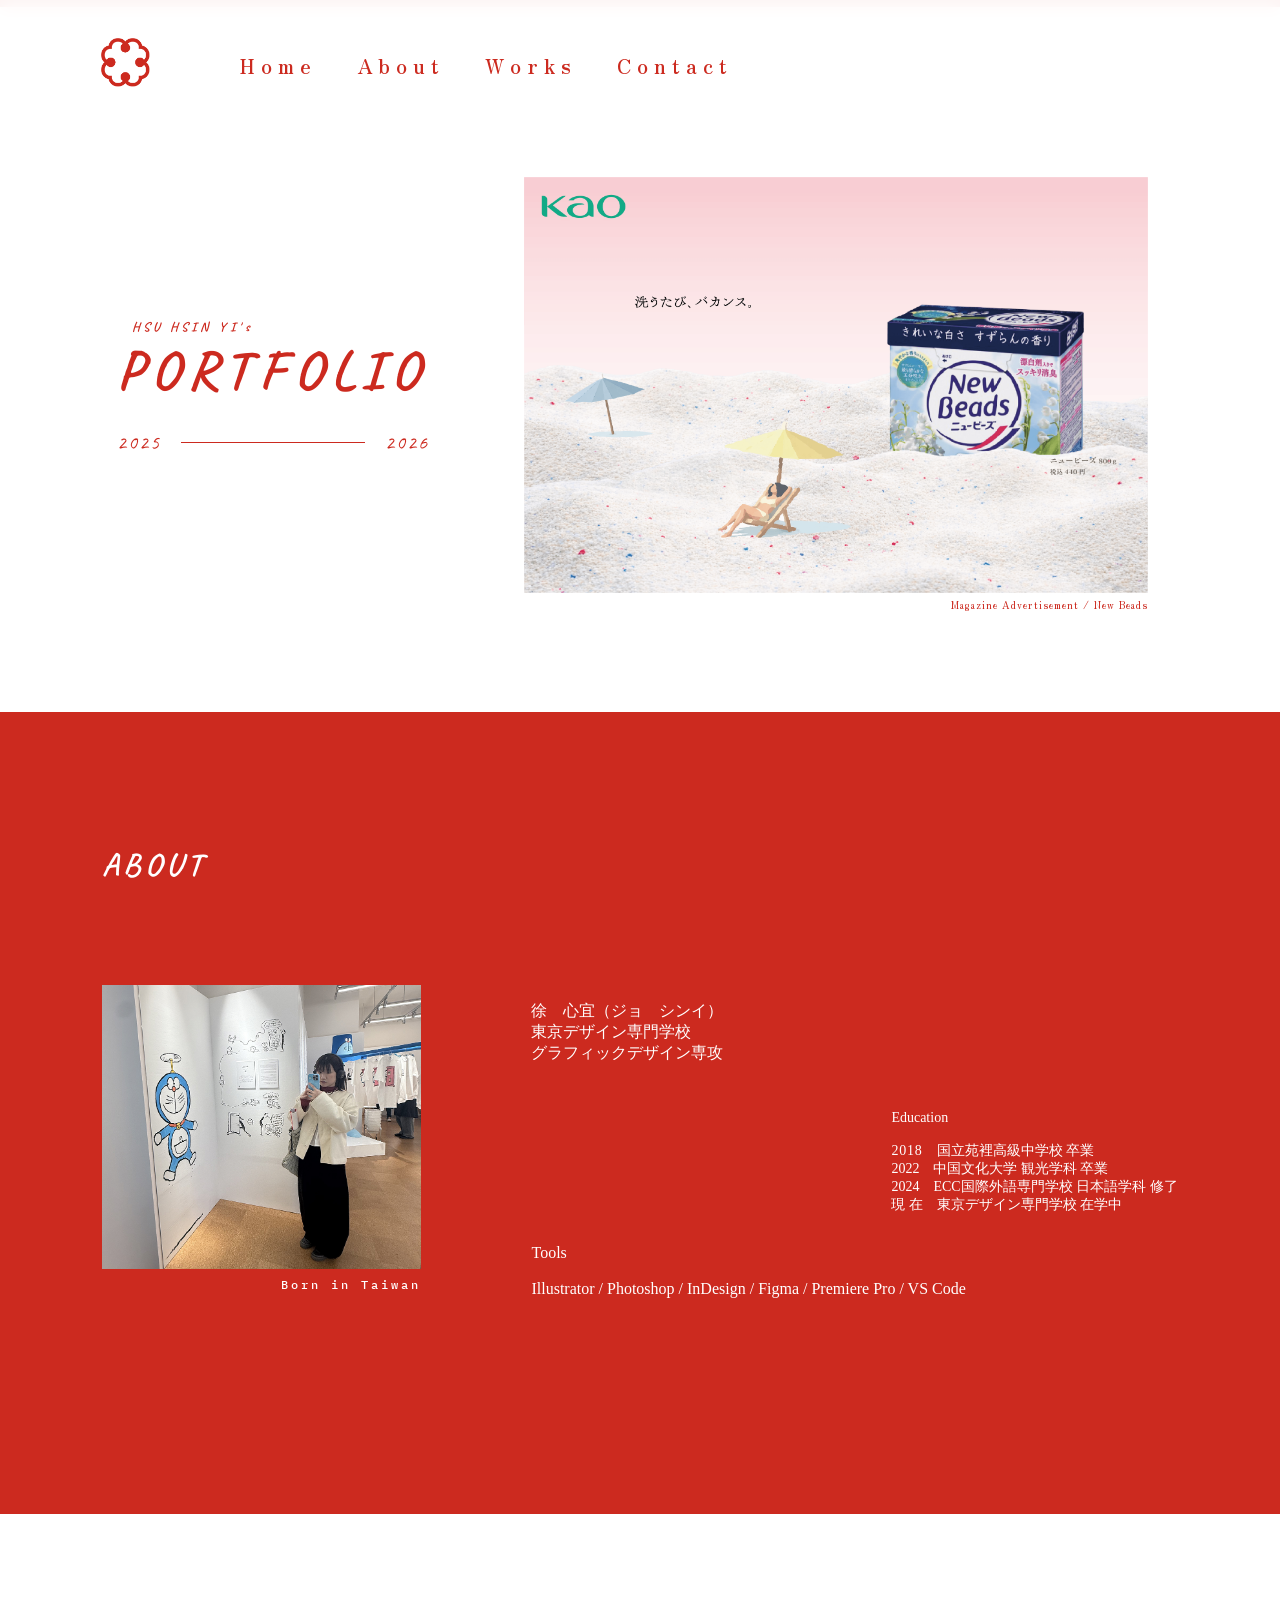
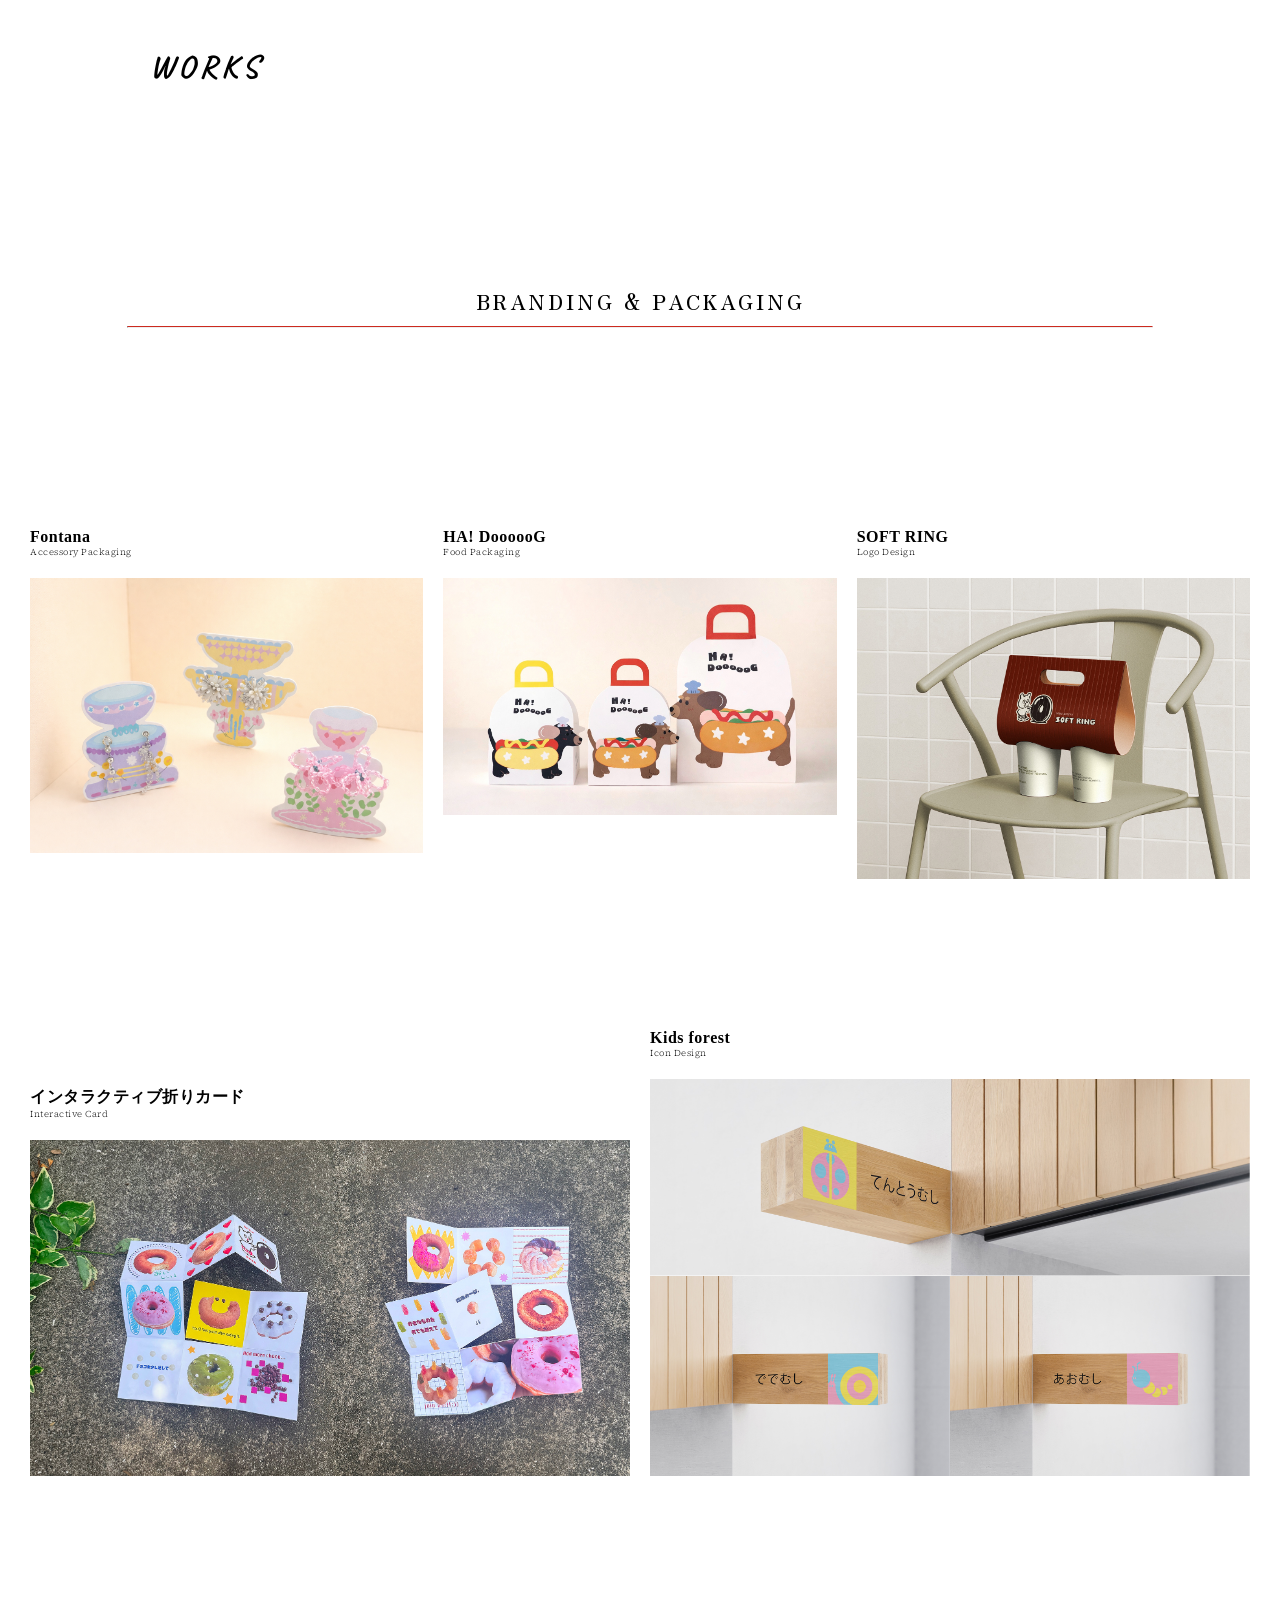
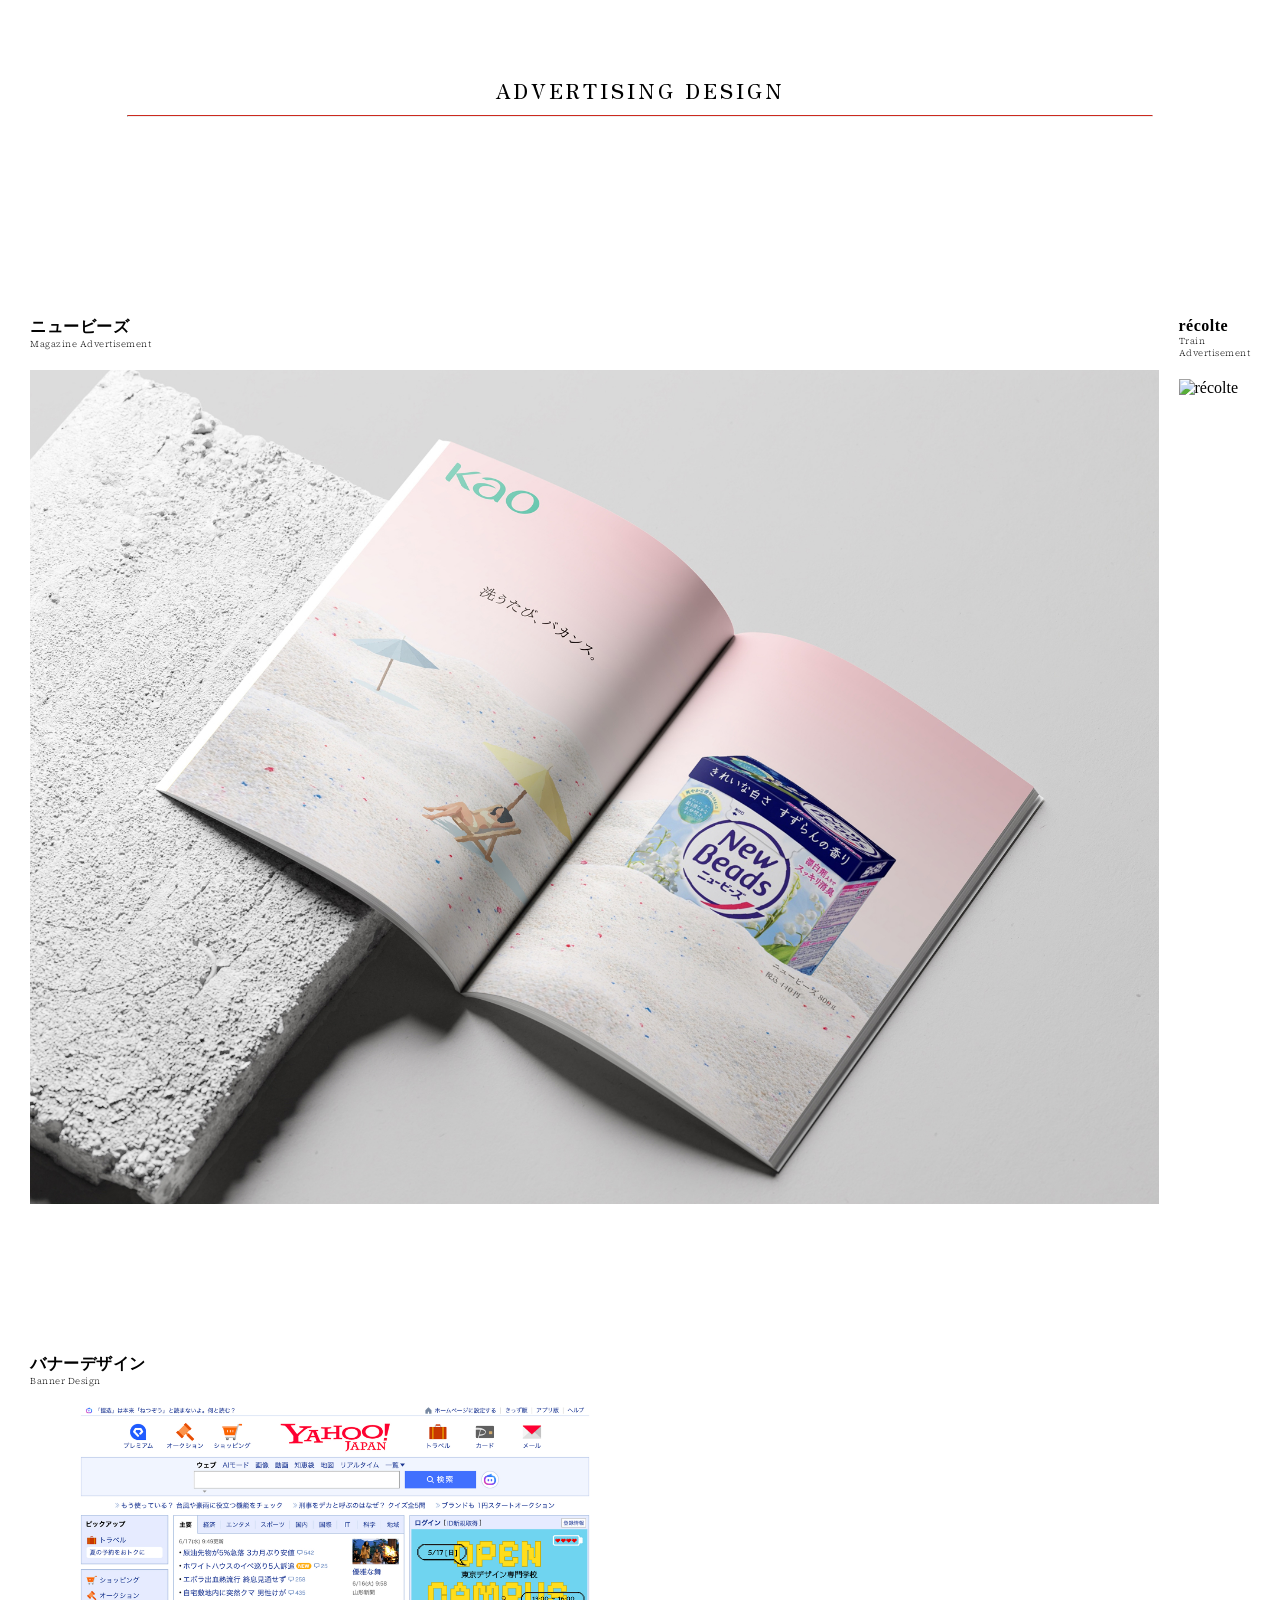
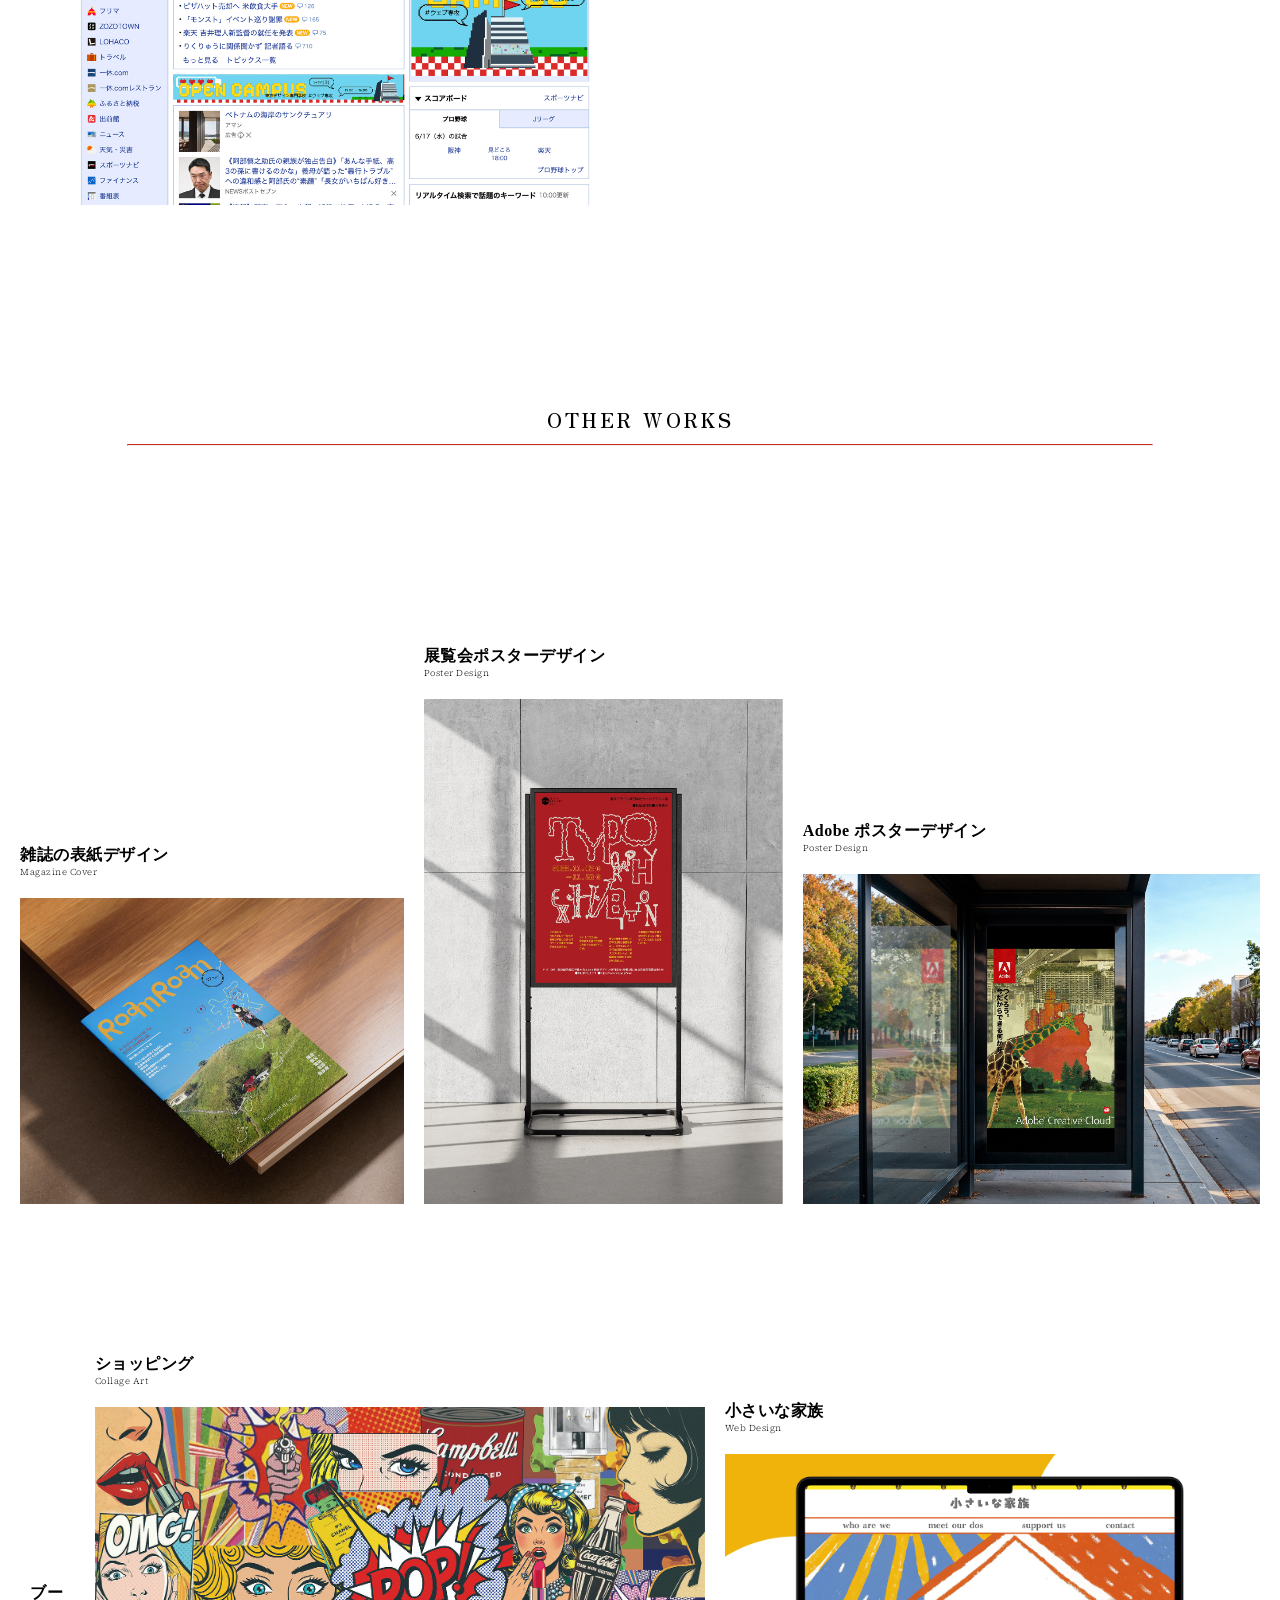
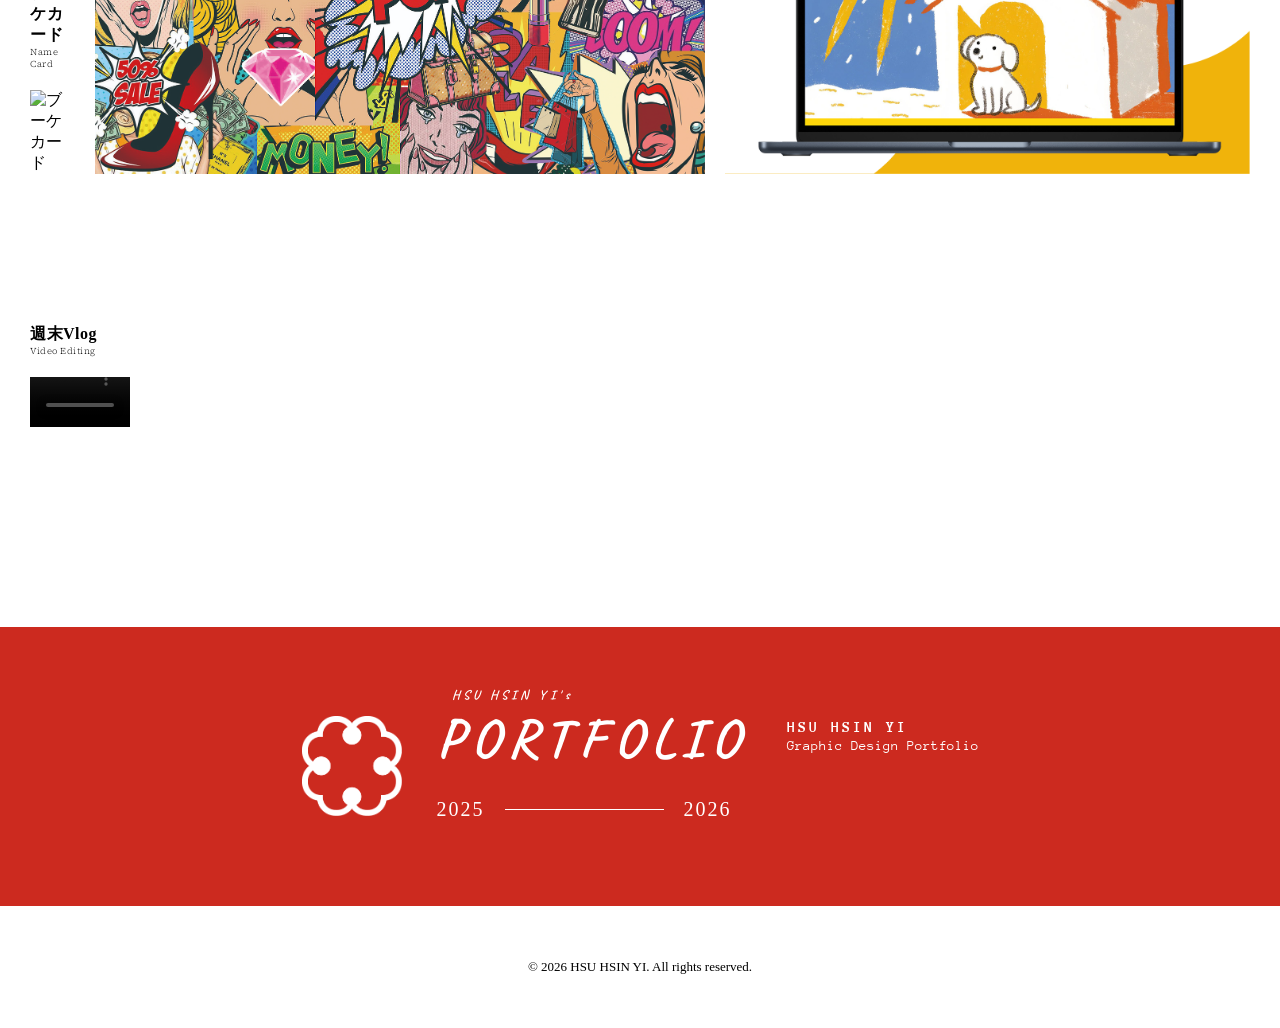
==== index.html @ 1fc3393a "imgname fix" ====
<!DOCTYPE html>
<html lang="en">
<head>
    <meta charset="UTF-8">
    <meta name="viewport" content="width=device-width, initial-scale=1.0">
    <link rel="stylesheet" href="style.css">
    <title>HSU HSIN YI's PORTFOLIO</title>
    <link rel="icon" type="image/png" href="images/logo.png">
    <link rel="preconnect" href="https://fonts.googleapis.com">
    <link rel="preconnect" href="https://fonts.gstatic.com" crossorigin>
    <link href="https://fonts.googleapis.com/css2?family=Anonymous+Pro:wght@400;700&family=BIZ+UDGothic&family=Caveat:wght@400..700&family=IBM+Plex+Mono:ital,wght@0,100;0,200;0,300;0,400;0,500;0,600;0,700;1,100;1,200;1,300;1,400;1,500;1,600;1,700&family=Noto+Sans+JP:wght@100..900&family=Roboto:ital,wght@0,100..900;1,100..900&family=Source+Serif+4:ital,opsz,wght@0,8..60,200..900;1,8..60,200..900&family=Zen+Old+Mincho:wght@400;500;600;700;900&display=swap" rel="stylesheet">

</head>

<body>
    <header>
        <div class="logo" >
            <a href="index.html">
                <img src="images/logo.png" alt="Logo">
            </a>
        </div>

    <nav>
        
        <button class="menu-toggle" type="button">☰</button>

         <ul class="menu">
            <li><a href="index.html">Home</a></li>
            <li><a href="index.html#about">About</a></li>
            <li><a href="index.html#works">Works</a></li>
            <li><a href="contact.html">Contact</a></li>
        </ul>
    </nav>
     </header>

<main>
    <section class="top">
        <div class="topleft">
            <p>HSU HSIN YI's</p>
            <h1>PORTFOLIO</h1>
        <div class="year">
            <span>2025</span>
            <div class="line"></div>
            <span>2026</span>
        </div>
        </div>
        <div class="topright">
        <img src="images/newbeads.png" alt="雑誌広告ニュービーズ">
        <p class="toptitle">Magazine Advertisement / New Beads</p>
        </div>
    </section>

<section id="about" class="about">
<h3>ABOUT</h3>

    <div class="aboutcontent">

        <div class="aboutleft">
            <div class="me">
            <img src="images/me.jpg" alt="HSU HSIN YI's picture">
            </div>
            <p>Born in Taiwan</p>
        </div>

        <div class="aboutright">
            <div class="intro">
            <p>
                徐&#12288;心宜（ジョ&#12288;シンイ）<br>
                東京デザイン専門学校<br>
                グラフィックデザイン専攻
            </p>
            </div>

            <p class="education">
                Education<br><br>
                <span class="edunumber">2018</span>&#12288;国立苑裡高級中学校 卒業<br>
                2022&#12288;中国文化大学 観光学科 卒業<br>
                2024&#12288;ECC国際外語専門学校 日本語学科 修了<br>
                現 在&#12288;東京デザイン専門学校 在学中
            </p>

            <p class="tool">
                Tools<br><br>
                Illustrator / Photoshop / InDesign / Figma / Premiere Pro / VS Code
            </p>

            
        </div>

    </div>
</section>

<section id="works" class="works">
<h3>WORKS</h3>
<h4>BRANDING & PACKAGING</h4>
<hr>

    <div class="worksspace">

    <div class="works-row1">
        <div class="item">
            <a href="works-fontana.html" class="work-link">
            <span class="title">Fontana</span>
            <span class="subtitle">Accessory Packaging</span>
            <img src="images/(1)fontana.jpg" alt="fontana">
            </a>
        </div>

        <div class="item">
            <a href="works-hotdooooog.html" class="work-link">
            <span class="title">HA! DoooooG</span>
            <span class="subtitle">Food Packaging</span>
            <img src="images/(2)HA!Dooooog.jpg" alt="HA!Dooooog">
            </a>
        </div>

        <div class="item">
            <a href="works-softring.html" class="work-link">
            <span class="title">SOFT RING</span>
            <span class="subtitle">Logo Design</span>
            <img src="images/(3)softring.jpg" alt="softring">
            </a>
        </div>

    </div>

    <div class="works-row2">

        <div class="item">
            <button
            class="image-open"
            type="button"
            data-image="images/(4)interactive-card.jpg">

            <span class="title">インタラクティブ折りカード</span>
            <span class="subtitle">Interactive Card</span>
            <img src="images/(4)interactive-card.jpg"alt="インタラクティブカード">
            </button>
        </div>

        <div class="item">
            <button
            class="image-open gallery-open"
            type="button"
            data-images="images/(5-1)kidsforest.png,images/(5-2)kidsforest.png,images/(5-3)kidsforest.png">

            <span class="title">Kids forest</span>
            <span class="subtitle">Icon Design</span>
            <img src="images/(5)kidsforest.jpg" alt="kidsforest">
            </button>
        </div>
    </div>

<h4>ADVERTISING DESIGN</h4>
<hr>

    <div class="works-row2-1">         

        <div class="item">
        <button
        class="image-open gallery-open"
        type="button"
        data-images="images/(6-1)newbeads.jpg,images/(6-2)newbeads.jpg">

        <span class="title">ニュービーズ</span>
        <span class="subtitle">Magazine Advertisement</span>
        <img src="images/(6)newbeads.jpg" alt="ニュービーズ">
        </button>
        </div>
        
        <div class="item">
        <button
        class="image-open gallery-open"
        type="button"
        data-images="images/(7-1)récolte.png,images/(7-2)récolte.png,images/(7-3)récolte.png">

        <span class="title">récolte</span>
        <span class="subtitle">Train Advertisement</span>
        <img src="images/(7)récolte.jpg" alt="récolte">
        </button>
        </div>

    </div>

    <div class="works-row2-2">

        <div class="item">
        <button
        class="image-open"
        type="button"
        data-image="images/(8-1)banner-design.jpg">

        <span class="title">バナーデザイン</span>
        <span class="subtitle">Banner Design</span>
        <img src="images/(8)banner-design.jpg" alt="バナーデザイン">
        </button>
        </div>
    </div>
        


<h4>OTHER WORKS</h4>
<hr>

    <div class="works-row3-1">

        <div class="item">
        <button
        class="image-open"
        type="button"
        data-image="images/(9-1)magazine-design.jpg">

        <span class="title">雑誌の表紙デザイン</span>
        <span class="subtitle">Magazine Cover</span>
        <img src="images/(9)magazine-design.jpg"
             alt="雑誌の表紙デザイン">
        </button>
        </div>

        <div class="item">
        <button
        class="image-open"
        type="button"
        data-image="images/(10-1)exhibition-poster.jpg">

        <span class="title">展覧会ポスターデザイン</span>
        <span class="subtitle">Poster Design</span>

        <img src="images/(10)exhibition-poster.jpg"
             alt="展覧会ポスターデザイン">
        </button>
        </div>

 
        <div class="item">
        <button
        class="image-open"
        type="button"
        data-image="(11-1)adobe-poster.jpg">

        <span class="title">Adobe ポスターデザイン</span>
        <span class="subtitle">Poster Design</span>
        <img src="images/(11)adobe-poster.jpg"
             alt="Adobe ポスターデザイン">
        </button>
        </div>

    </div>

    <div class="works-row3-2">

        <div class="item">
        <button
        class="image-open"
        type="button"
        data-image="images/(12)ブーケカード.jpg">
                
        <span class="title">ブーケカード</span>
        <span class="subtitle">Name Card</span>
        <img src="images/(12)ブーケカード.jpg" alt="ブーケカード">
        </button>
            </div>

        <div class="item">
        <button
        class="image-open"
        type="button"
        data-image="images/(13)shopping.jpg">

        <span class="title">ショッピング</span>
        <span class="subtitle">Collage Art</span>
        <img src="images/(13)shopping.jpg"
             alt="ショッピングト">

        </button>
        </div>

        <div class="item">
        <button
        class="image-open"
        type="button"
        data-image="images/(14-1)little-family.jpg.jpeg">
        
        <span class="title">小さいな家族</span>
        <span class="subtitle">Web Design</span>
        <img src="images/(14)little-family.jpg" alt="小さいな家族">
        </button>
        </div>

    </div>

    <div class="works-row3-3">

        <div class="item">
        <span class="title">週末Vlog</span>
        <span class="subtitle">Video Editing</span>

        <video controls preload="metadata">
        <source src="images/WEEKEND VLOG(● ̍̑● ̍̑●).mp4" type="video/mp4">
        </video>
        </div>
    </div>
        

    </div>

</section>

<div class="bottom-area">

    <div class="bottom-left">
    <img src="images/logo-bottom.png" alt="Logo">

        <div class="bottom">
            <p>HSU HSIN YI's</p>
            <h1>PORTFOLIO</h1>

        <div class="bottomyear">
            <span>2025</span>
            <div class="bottomline"></div>
            <span>2026</span>
        </div>
        </div>
    </div>

    <div class="bottom-1">
        <span class="bottom1-1">HSU HSIN YI</span><br>
        <span class="bottom1-2">Graphic Design Portfolio</span>
    </div>

</div>

</main>


<footer>
    <p>© 2026 HSU HSIN YI. All rights reserved.</p>
</footer>

<div class="image-modal" id="imageModal" aria-hidden="true">

    <button
        class="image-modal-close"
        type="button"
        aria-label="画像を閉じる">
        ×
    </button>

    <button
        class="image-modal-prev"
        type="button"
        aria-label="前の画像">
        ‹
    </button>

    <img
        class="image-modal-img"
        src=""
        alt="">

    <button
        class="image-modal-next"
        type="button"
        aria-label="次の画像">
        ›
    </button>

    <div class="image-modal-counter"></div>

</div>

<script src="script.js"></script>

</body>
</html>
---- style.css ----
body {
    margin: 0;
    border-top: 7px solid #CC2A1F;
    overflow-x: hidden; 
}
/*menu&main*/

 header {
    position: fixed;
    top: 0;
    left: 0;
    width: 100%;
    height: 90px;
    display: flex;
    align-items: center;
    gap: 50px;
    padding: 20px 100px;
    background: rgba(255,255,255,.95);
    backdrop-filter: blur(8px);
    z-index: 999;
    transition: transform .35s ease;
    max-width: 1440px;
    font-size: 20px;
    font-family: "Zen Old Mincho", serif;
}

header.hide {
    transform: translateY(-100%);
}

main
{padding-top: 90px;}

.logo img {
    width: 50px;
}

.menu {
    display: flex;
    list-style: none;
    gap: 40px;
}

.menu a {
    text-decoration: none;
    color: #CC2A1F;
    font-weight: 700;
    letter-spacing: 6px;
    
}

.menu-toggle {
    display: none;
}

.top {
    display: flex;
    align-items: center;
    justify-content: center;
    gap: 80px;
    padding: 80px 120px;
    color: #CC2A1F;
    box-sizing: border-box;
}

.topleft{
    width: 30%;
    font-family: "Caveat", cursive;
}

.topright{
     width: 60%;
}

.topright img{
    width: 100%;
}

.topleft p {
    margin: 0;
    font-size: 13px;
    letter-spacing: 4px;
    font-weight: 800;
}

.topleft h1 {
    margin: 0px 0px 25px -15px;
    font-size: 55px;
    font-weight: 700;
    letter-spacing: 8px;
}

.year {
    margin: 0px 0px 25px -15px;
    display: flex;
    align-items: center;
    justify-content: center;
    width: 100%;
    font-size: 20px;
    letter-spacing: 2px;
}

.line {
    flex: 1;
    height: 1px;
    background: #CC2A1F;
    margin: 0 20px;
}

.toptitle {
    text-align: right;
    margin-top: 0px;
    font-size: 10px;
    letter-spacing: 1px;
    font-family: "Zen Old Mincho", serif;
}

/* about */

.about {
    background-color: #CC2A1F;
    color: white;
    padding: 100px 8vw;
    min-height: auto;
    margin: 10px auto;
}

.aboutcontent {
    margin: 100px auto;
    display: flex;
    gap: 70px;
    align-items: flex-start; 
}

.about h3 {
    font-family: "Caveat", cursive;
    font-size: 32px;
    letter-spacing: 5px;
}

.me img {
    width: 500px; 
    max-width: 100%;
    display: block;
}

.aboutleft p {
    margin: 8px 0 0 0;
    text-align: right;
    font-size: 12px;
    letter-spacing: 3px;
    font-family: "IBM Plex Mono", monospace;
    font-weight: 500;
}

.aboutright {
    width: 100%;
    display: flex;
    flex-direction: column;
}

.intro {
    font-size: 16px;
    margin-left: 40px;
}

.education {
    font-size: 14px;
    align-self: flex-end;
    margin: 30px 0;
}

.edunumber{
    letter-spacing: 0.8px;
}

.tool {
    margin-top:auto;
    margin-left: 40px;
}



/*📱*/
@media (max-width: 1024px) {
    .aboutcontent {
        flex-direction: column;
        align-items: center;    
        gap: 40px;
        margin: 50px auto;
    }
    
    .aboutleft {
        width: 100%;
        max-width: 350px;
    }
    
    .aboutleft p {
        text-align: center; 
    }

    .aboutright {
        max-width: 500px;
    }

    .intro, .tool {
        margin-left: 0; 
    }

    .education {
        align-self: flex-start; 
        margin: 20px 0;
    }
}


/* WORKS */

.works .title,.works .subtitle {
    display: block;
}

.works h3{
    font-family: "Caveat", cursive;
    font-size: 32px;
    letter-spacing: 5px;
    padding: 100px 0px 0px 150px;
}
.works h4{
    display: flex;
    justify-content: center;
    margin: 200px auto;
    font-size: 20px;
    font-family: "Zen Old Mincho", serif;
    letter-spacing: 3px;
    margin-bottom: 10px;
    
}

.works-row1 {
    display: flex;
    gap: 20px;
    margin: 0 30px 150px;
    align-items: flex-start;
}
.works-row2 {
    display: flex;
    gap: 20px;
    margin: 0 30px;
    align-items: flex-end;
}

.works-row1 .item {
    width: 33.33%;
}
.works-row2 .item {
    width: 50%;
}

.item img,
.item video {
    width: 100%;
    display: block;
    transition: transform 0.3s ease;
}
.item:hover img,
.item:hover video  {
    transform: scale(1.02);
}

.works .title{
font-weight: 800;
letter-spacing: 0.5px;
font-size: 16px;
display: block;
}

.works .subtitle{
  font-family: "Source Serif 4", serif;
  font-weight: 300;
  letter-spacing: 0.5px;
  font-size: 9px;
  margin-top: 0;
  margin-bottom: 20px;
}

.works-row2-1 {
    display: flex;
    gap: 20px;
    margin: 0 30px 150px;
    align-items: flex-start;
}



.works-row2-2 {
    display: flex;
    gap: 20px;
    margin: 0 30px;
    align-items: flex-end;
}

.works-row2-2 .item {
    width: 50%;
}

.works-row3-1 {
    display: flex;
    gap: 20px;
    margin: 0 20px 150px;
    align-items: flex-end;

}
.works-row3-2 {
    display: flex;
    gap: 20px;
    margin: 0 30px 150px ;
    align-items: flex-end;
   

}

.works hr{
    border-top: 1px solid #CC2A1F;
    width: 80%;
    margin-bottom: 200px;
}

/* bottom */

.bottom-area {
background: #CC2A1F;
    color: #fff;
    display: flex;
    flex-wrap: wrap; 
    justify-content: center;   
    align-items: center;
    padding: 60px 8vw;
    gap: 40px;
    margin-top: 200px;
}
.bottom-left{
    display: flex;
    align-items: center;
    gap: 50px;
    transform-origin: left center;
}

.bottom-left img{
    height: 100px;
    width: 100px;
    object-fit: contain;

}

.bottom p {
    margin: 0;
    font-size: 13px;
    letter-spacing: 4px;
    font-weight: 800;
    font-family: "Caveat", cursive;
}

.bottom h1 {
    margin: 0px 0px 25px -15px;
    font-size: 55px;
    font-weight: 700;
    letter-spacing: 8px;
    font-family: "Caveat", cursive;
}


.bottomyear{
    margin: 0px 0px 25px -15px;
    display: flex;
    align-items: center;
    justify-content: center;
    width: 100%;
    font-size: 20px;
    letter-spacing: 2px;
}

.bottomline{
    flex: 1;
    height: 1px;
    background: #fff;
    margin: 0 20px;
}

.bottom-1{
    align-self: center;
    margin-bottom: 60px;  
}

.bottom-1 span:first-child {
    display: inline-block; 
    
}

.bottom1-1{
  font-family: "Anonymous Pro", monospace;
  font-weight: 700;
  font-style: normal;
  font-size: 16px;
  letter-spacing: 2px;
}
.bottom1-2{
 font-family: "Anonymous Pro", monospace;
  font-weight: 400;
  font-style: normal;
  font-size: 14px;
  

}

.bottom-2{
  gap: 30px;
  font-family: "Anonymous Pro", monospace;
  font-weight: 700;
  font-style: normal;
  font-size: 16px;
  margin-bottom: 60px; 
  
}


.bottom-2 span:first-child {
    display: inline-block; 
    margin-bottom: 15px;  
}

footer {
    text-align: center; 
    padding: 10px 0;  
    font-size: 13px;
    margin-top: 30px;
    margin-bottom: 30px;
}

/* link! */
.work-link {
    text-decoration: none; 
    color: inherit;       
    display: block;       
    cursor: pointer;     
    transition: color 0.3s ease; 
}
.work-link:hover {
    color:#CC2A1F;
}

/* WORKS-Fontana */

/* container */
.container{
    width: auto;
    max-width: none;
    margin: 0;
    padding: 0 100px;
}
/* top */
.works-top{
    display: flex;
    justify-content: space-between;
    align-items: stretch;   
    gap: 50px;
    margin-top: 120px;
}

.works-image{
    width: 50%;
}

.works-image img{
    width: 100%;
    display: block;
}

.works-info{
    width: 50%;
    display: flex;
    flex-direction: column;
    justify-content: space-between;
    letter-spacing: 1px;

}


.title{
    font-size: 30px;
}



.subtitle{
    margin-top: 8px;
}

.right-details h2{
    margin-bottom: 15px;
    letter-spacing: 1px;
}

.right-details p{
    line-height: 2;
    font-family: "Source Serif 4", serif;
    font-weight: 300;
    letter-spacing: 1px;
}

/* middle */
.middle-details{
    width: 40%;          
    margin-top: 180px;
    margin-bottom: 150px;

}

.middle-details h2{
    margin-bottom: 20px;
    letter-spacing: 1px;
}

.middle-details p{
    line-height: 2;
    font-family: "Source Serif 4", serif;
    font-weight: 300;
    letter-spacing: 1px;
}

.works-pic img{
     width: 90%;
     display: block;
     margin: 0 auto;
     margin-bottom: 100px;
}

/* WORKS-softring*/
.soft-ring-gallery {
    display: grid;
    grid-template-columns: 60% 40%;
    grid-template-rows: auto auto;
    width: 100%;
    margin: 100px auto;
    gap: 25px 0;

    align-items: end;
}


.gallery-paperbag {
    grid-column: 1;
    grid-row: 1;
}


.gallery-totebag {
    grid-column: 1;
    grid-row: 2;
}


.gallery-character {
    grid-column: 2;
    grid-row: 2;

    display: flex;
    justify-content: center;
    align-items: flex-end;

    padding-bottom: 10px;
}

.gallery-paperbag img,
.gallery-totebag img {
    width: 100%;
    display: block;
}

.gallery-character img {
    width: 160px;
    max-width: 55%;
    height: auto;
    display: block;
}

/* ！！ */
/* 點擊開啟圖片的作品卡片 */
.image-open {
    display: block;
    width: 100%;
    padding: 0;
    border: none;
    background: transparent;
    color: inherit;
    font: inherit;
    text-align: left;
    cursor: pointer;
}


.image-open img {
    display: block;
    width: 100%;
    height: auto;
    transition: transform 0.3s ease;
}


.image-open:hover img {
    transform: scale(1.02);
}
.image-open:hover {
    color: #CC2A1F;
}


.image-modal {
    position: fixed;
    inset: 0;
    z-index: 9999;

    display: none;
    align-items: center;
    justify-content: center;

    padding: 50px;
    background: rgba(0, 0, 0, 0.88);
}


.image-modal.is-open {
    display: flex;
}


.image-modal-img {
    display: block;
    max-width: 90vw;
    max-height: 88vh;
    width: auto;
    height: auto;
    object-fit: contain;
}

/*buttom close*/
.image-modal-close {
    position: absolute;
    top: 20px;
    right: 30px;

    padding: 0;
    border: none;
    background: transparent;

    color: #fff;
    font-size: 48px;
    line-height: 1;
    cursor: pointer;
}

body.modal-open {
    overflow: hidden;
}

/* video */
.item video {
    width: 33.33%;
    display: block;
    cursor: pointer;
}

.works-row3-3{
    display: flex;
    gap: 20px;
    margin: 0 30px 150px;
    align-items: flex-start;
}

.item:hover .title,
.item:hover .subtitle {
    color: #CC2A1F;
}

/* =========================
   Mobile
========================= */
@media (max-width: 768px) {

    body {
        overflow-x: hidden;
    }

    /* HEADER */
    header {
        height: 70px;
        padding: 12px 20px;
        gap: 20px;
        box-sizing: border-box;
    }

    .logo img {
        width: 38px;
    }

    @media (max-width: 768px) {

    /* 你原本其他手機版 CSS 全部保留 */

    nav {
        margin-left: auto;
    }

    .menu-toggle {
        display: block;
        border: none;
        background: none;
        color: #CC2A1F;
        font-size: 28px;
        cursor: pointer;
    }

    .menu {
        display: none;
        position: absolute;
        top: 70px;
        left: 0;
        width: 100%;
        margin: 0;
        padding: 30px 0;
        background: white;

        flex-direction: column;
        align-items: center;
        gap: 25px;
    }

    .menu.open {
        display: flex;
    }

    .menu a {
        font-size: 16px;
        letter-spacing: 3px;
    }
}

    main {
        padding-top: 70px;
    }


    /* TOP */
    .top {
        flex-direction: column;
        gap: 35px;
        padding: 50px 20px;
    }

    .topleft,
    .topright {
        width: 100%;
    }

    .topleft h1 {
        font-size: 38px;
        letter-spacing: 4px;
        margin-left: 0;
    }

    .year {
        margin-left: 0;
    }

    .topright img {
        width: 100%;
        height: auto;
    }


    /* ABOUT */
    .about {
        padding: 70px 20px;
    }

    .aboutcontent {
        margin: 50px auto;
    }

    .me img {
        width: 100%;
    }

    .intro {
        font-size: 14px;
        line-height: 1.8;
    }

    .education,
    .tool {
        font-size: 12px;
        line-height: 1.8;
    }


    /* WORKS INDEX */
    .works h3 {
        padding: 70px 20px 0;
    }

    .works h4 {
        margin: 100px auto 10px;
        font-size: 15px;
    }

    .works hr {
        width: 85%;
        margin-bottom: 60px;
    }

    .works-row1,
    .works-row2,
    .works-row2-1,
    .works-row2-2,
    .works-row3-1,
    .works-row3-2,
    .works-row3-3 {
        flex-direction: column;
        gap: 45px;
        margin: 0 20px 80px;
    }

    .works-row1 .item,
    .works-row2 .item,
    .works-row2-2 .item {
        width: 100%;
    }

    .item {
        width: 100%;
    }

    .item img,
    .item video {
        width: 100%;
        height: auto;
    }

    /* 你原本有 .item video width:33.33% */
    .item video {
        width: 100%;
    }


    /* WORK DETAIL */
    .container {
        padding: 0 20px;
    }

    .works-top {
        flex-direction: column;
        gap: 35px;
        margin-top: 60px;
    }

    .works-image,
    .works-info {
        width: 100%;
    }

    .works-header .title {
        font-size: 26px;
    }

    .right-details p,
    .middle-details p {
        font-size: 13px;
        line-height: 1.8;
    }

    .middle-details {
        width: 100%;
        margin-top: 80px;
        margin-bottom: 60px;
    }

    .works-pic img {
        width: 100%;
        margin-bottom: 60px;
    }


    /* SOFT RING */
    .soft-ring-gallery {
        display: block;
        margin: 60px auto;
    }

    .gallery-paperbag,
    .gallery-totebag,
    .gallery-character {
        margin-bottom: 30px;
    }

    .gallery-character img {
        width: 50%;
        max-width: none;
        margin: 0 auto;
    }


    /* MODAL */
    .image-modal {
        padding: 20px;
    }

    .image-modal-img {
        max-width: 95vw;
        max-height: 85vh;
    }

    .image-modal-close {
        top: 10px;
        right: 15px;
        font-size: 40px;
    }


    /* BOTTOM */
    .bottom-area {
        margin-top: 100px;
        padding: 50px 20px;
    }

    .bottom-left {
        flex-direction: column;
        gap: 20px;
    }

    .bottom h1 {
        font-size: 38px;
        letter-spacing: 4px;
        margin-left: 0;
    }

    footer {
        font-size: 11px;
        padding: 10px 20px;
    }
}

.image-modal-prev,
.image-modal-next {
    position: fixed;
    top: 50%;
    transform: translateY(-50%);

    border: none;
    background: transparent;

    color: white;
    font-size: 60px;

    cursor: pointer;
    z-index: 10001;
}

.image-modal-prev {
    left: 40px;
}

.image-modal-next {
    right: 40px;
}

.image-modal-counter {
    position: fixed;
    bottom: 25px;
    left: 50%;
    transform: translateX(-50%);

    color: white;
    font-size: 14px;
    letter-spacing: 2px;
}
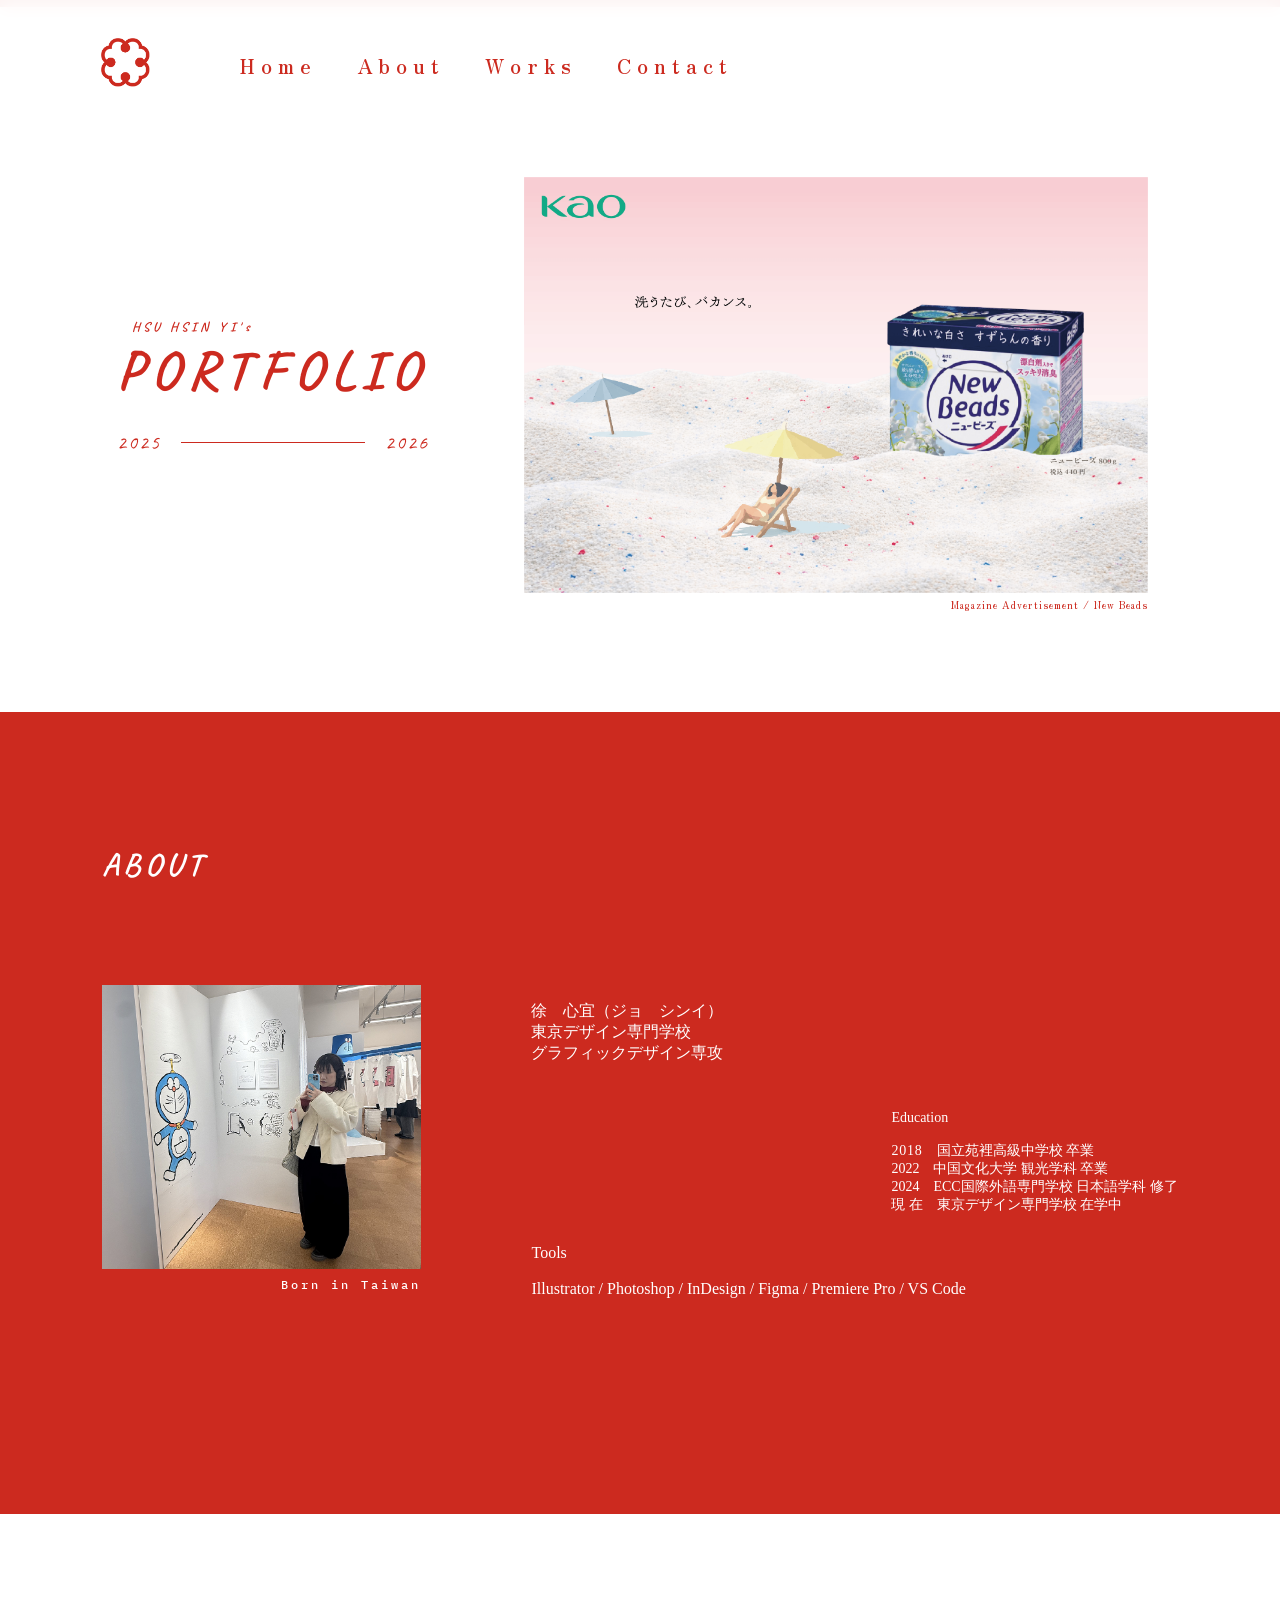
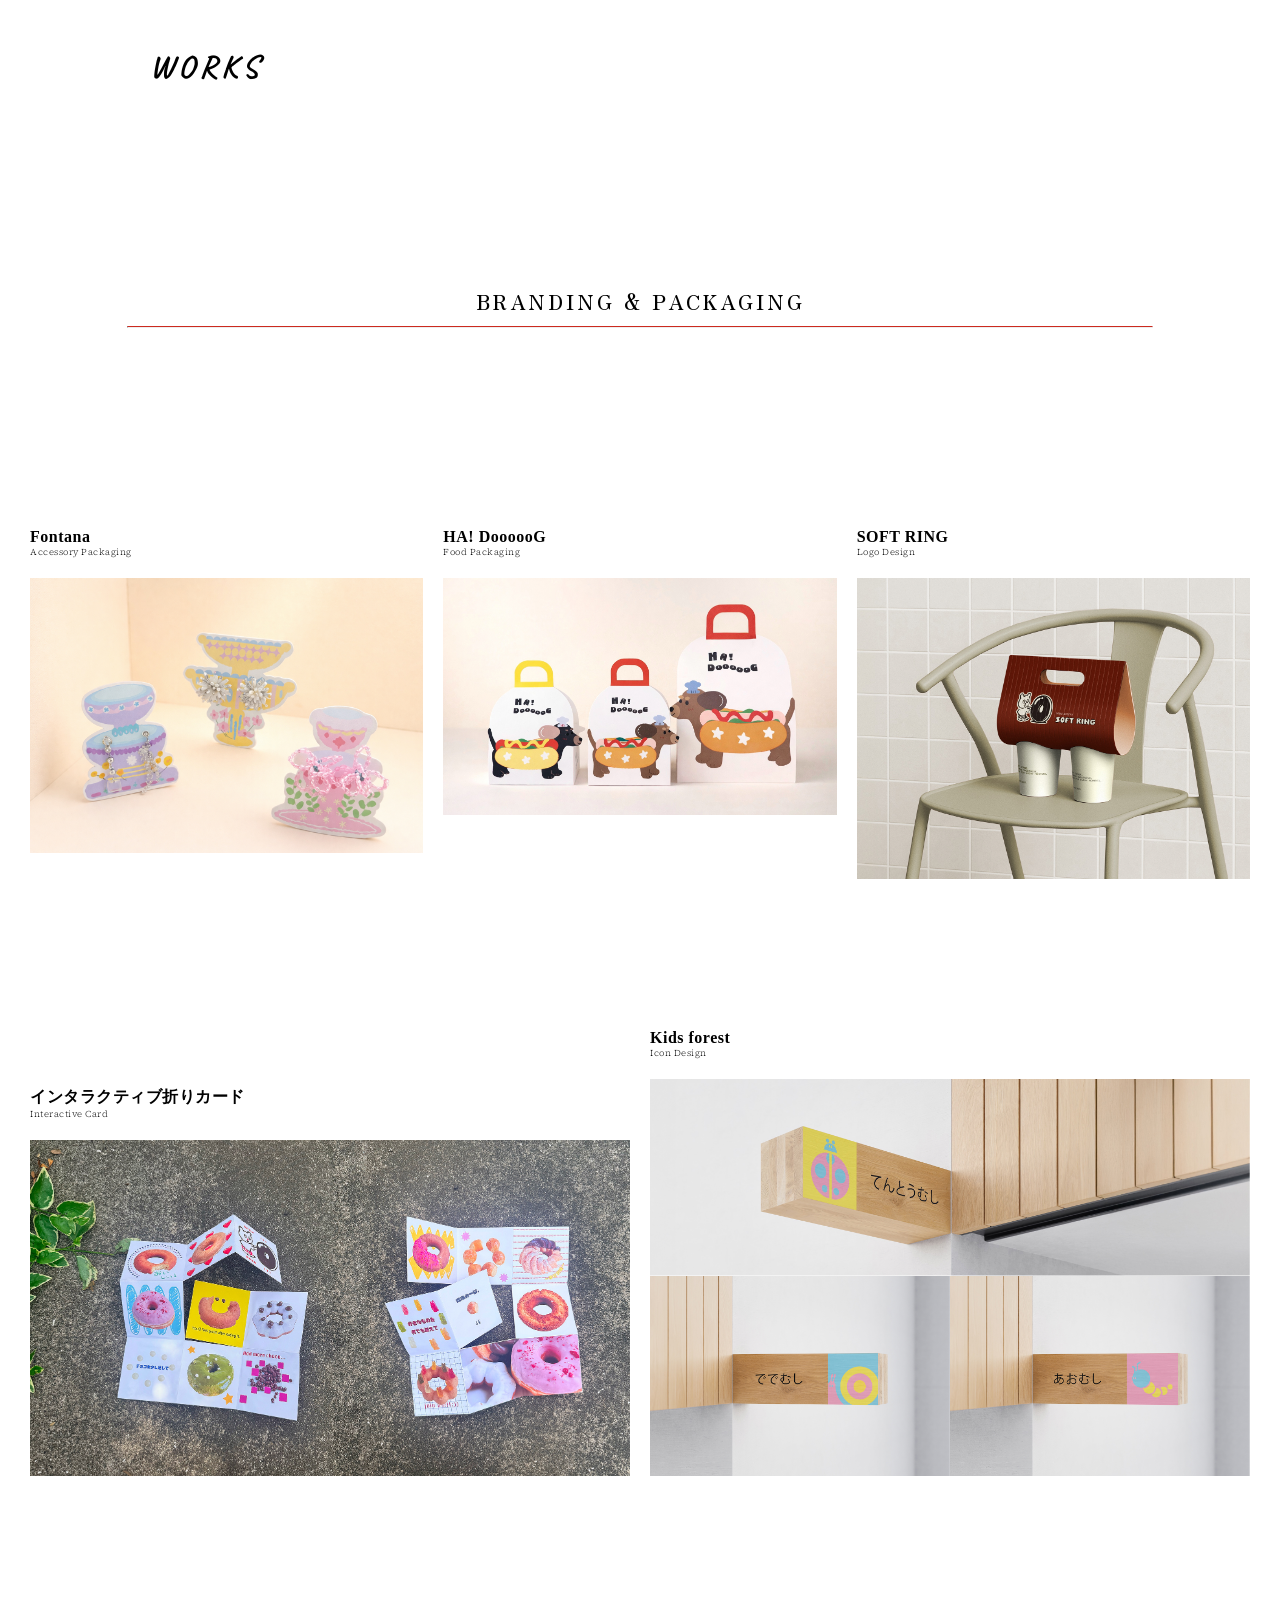
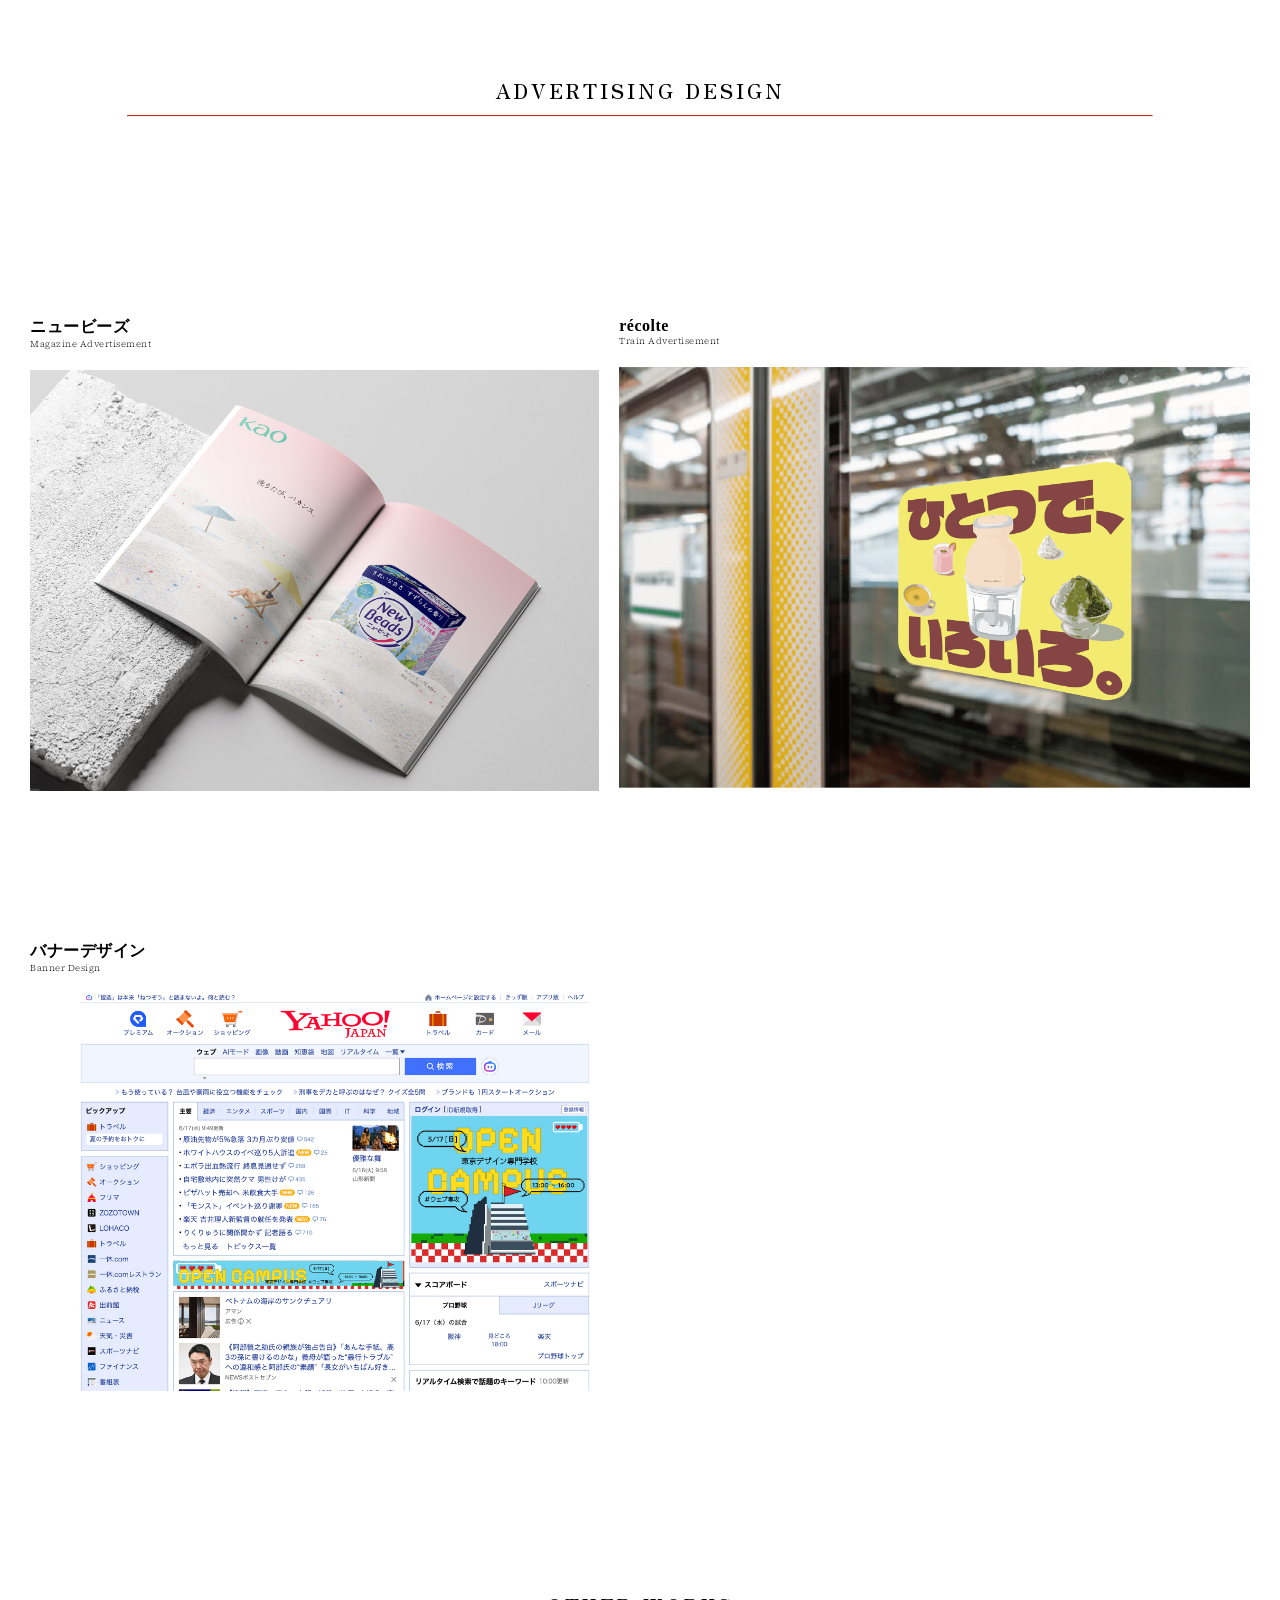
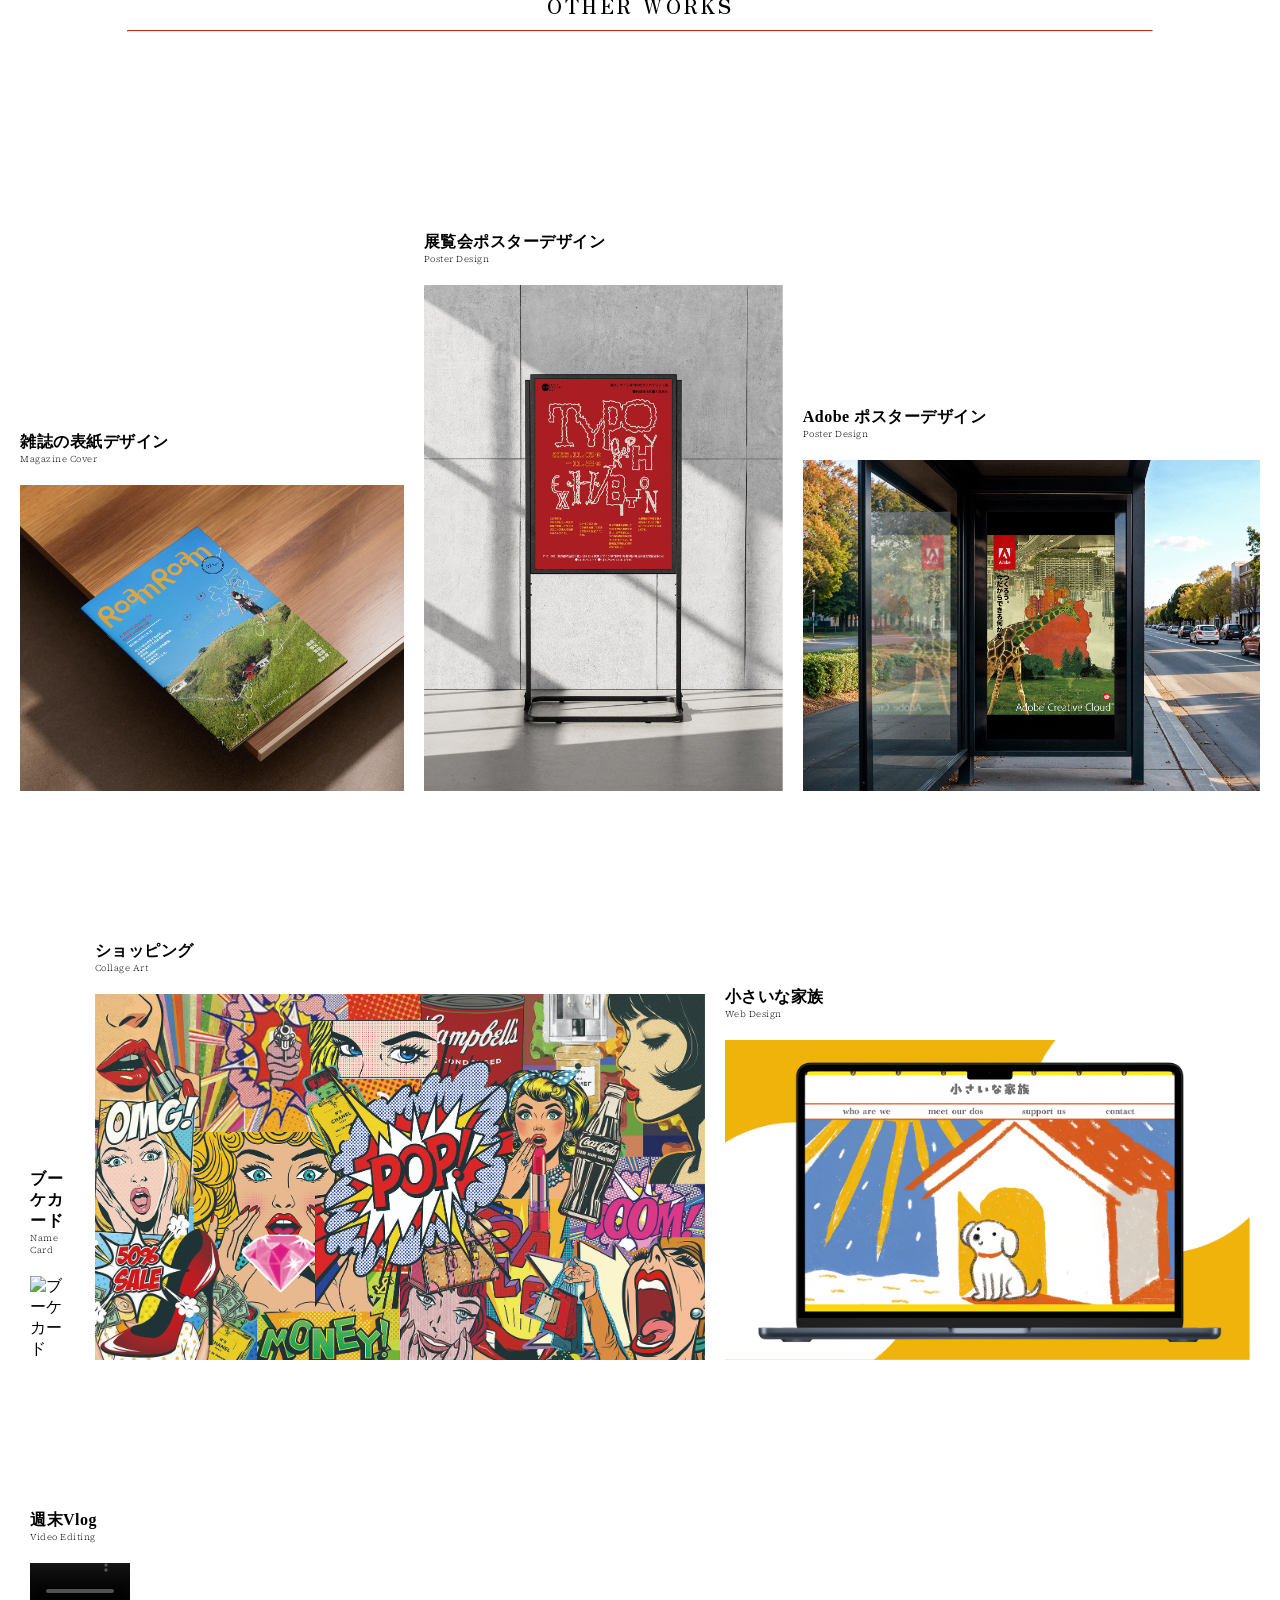
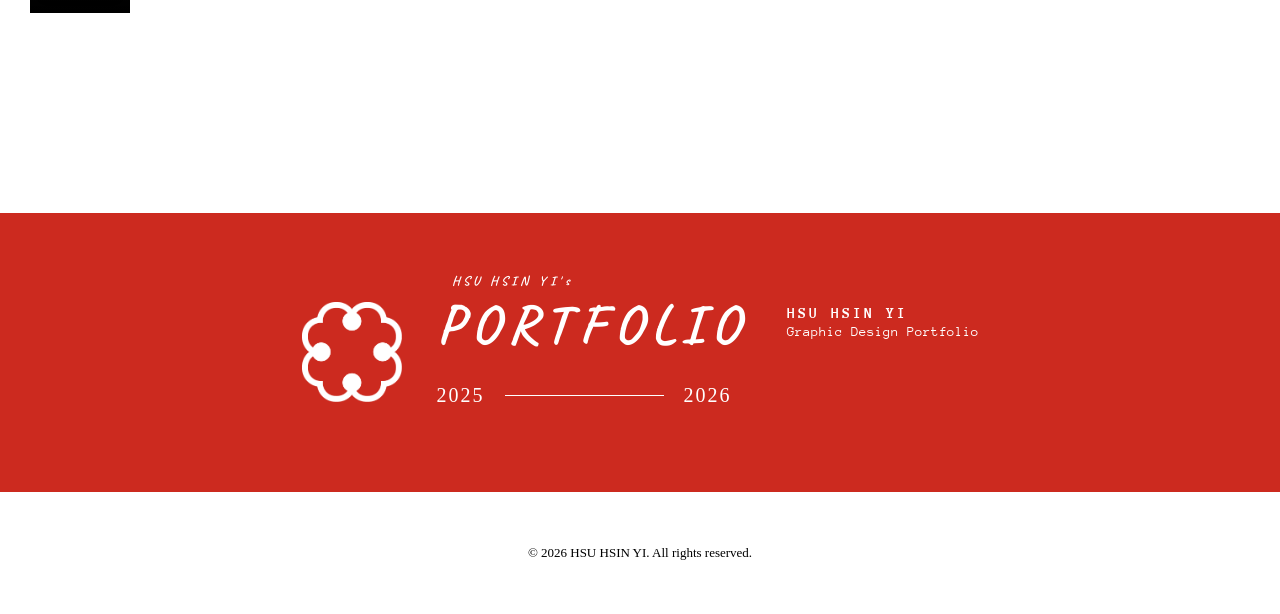
==== commit 07143a11: "imgname fix" ====
--- a/index.html
+++ b/index.html
@@ -172,11 +172,11 @@
         <button
         class="image-open gallery-open"
         type="button"
-        data-images="images/(7-1)récolte.png,images/(7-2)récolte.png,images/(7-3)récolte.png">
+        data-images="images/(7-1)recolte.png,images/(7-2)recolte.png,images/(7-3)recolte.png">
 
         <span class="title">récolte</span>
         <span class="subtitle">Train Advertisement</span>
-        <img src="images/(7)récolte.jpg" alt="récolte">
+        <img src="images/(7)recolte.jpg" alt="récolte">
         </button>
         </div>
 
@@ -253,11 +253,11 @@
         <button
         class="image-open"
         type="button"
-        data-image="images/(12)ブーケカード.jpg">
+        data-image="images/(12)name-card.jpg">
                 
         <span class="title">ブーケカード</span>
         <span class="subtitle">Name Card</span>
-        <img src="images/(12)ブーケカード.jpg" alt="ブーケカード">
+        <img src="images/(12)name-card.jpg.jpg" alt="ブーケカード">
         </button>
             </div>
 
@@ -279,7 +279,7 @@
         <button
         class="image-open"
         type="button"
-        data-image="images/(14-1)little-family.jpg.jpeg">
+        data-image="images/(14-1)little-family.jpeg">
         
         <span class="title">小さいな家族</span>
         <span class="subtitle">Web Design</span>
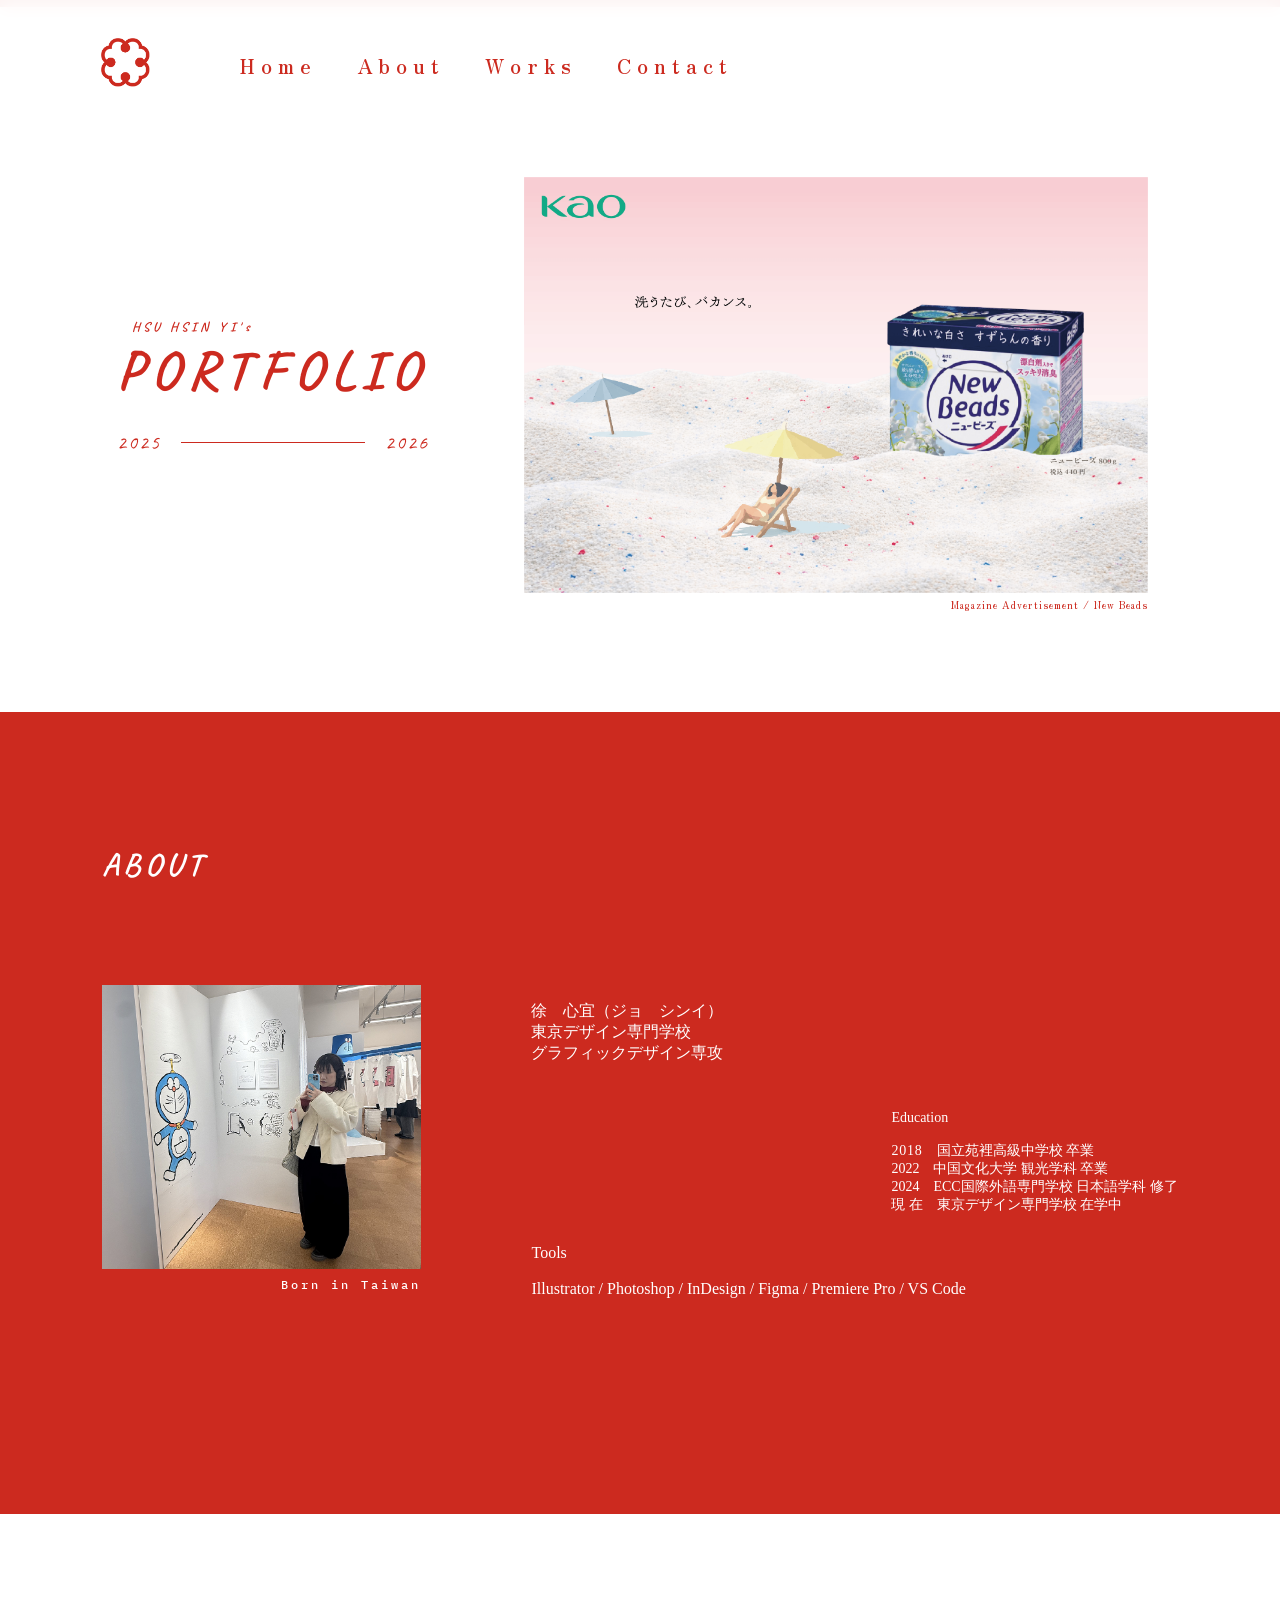
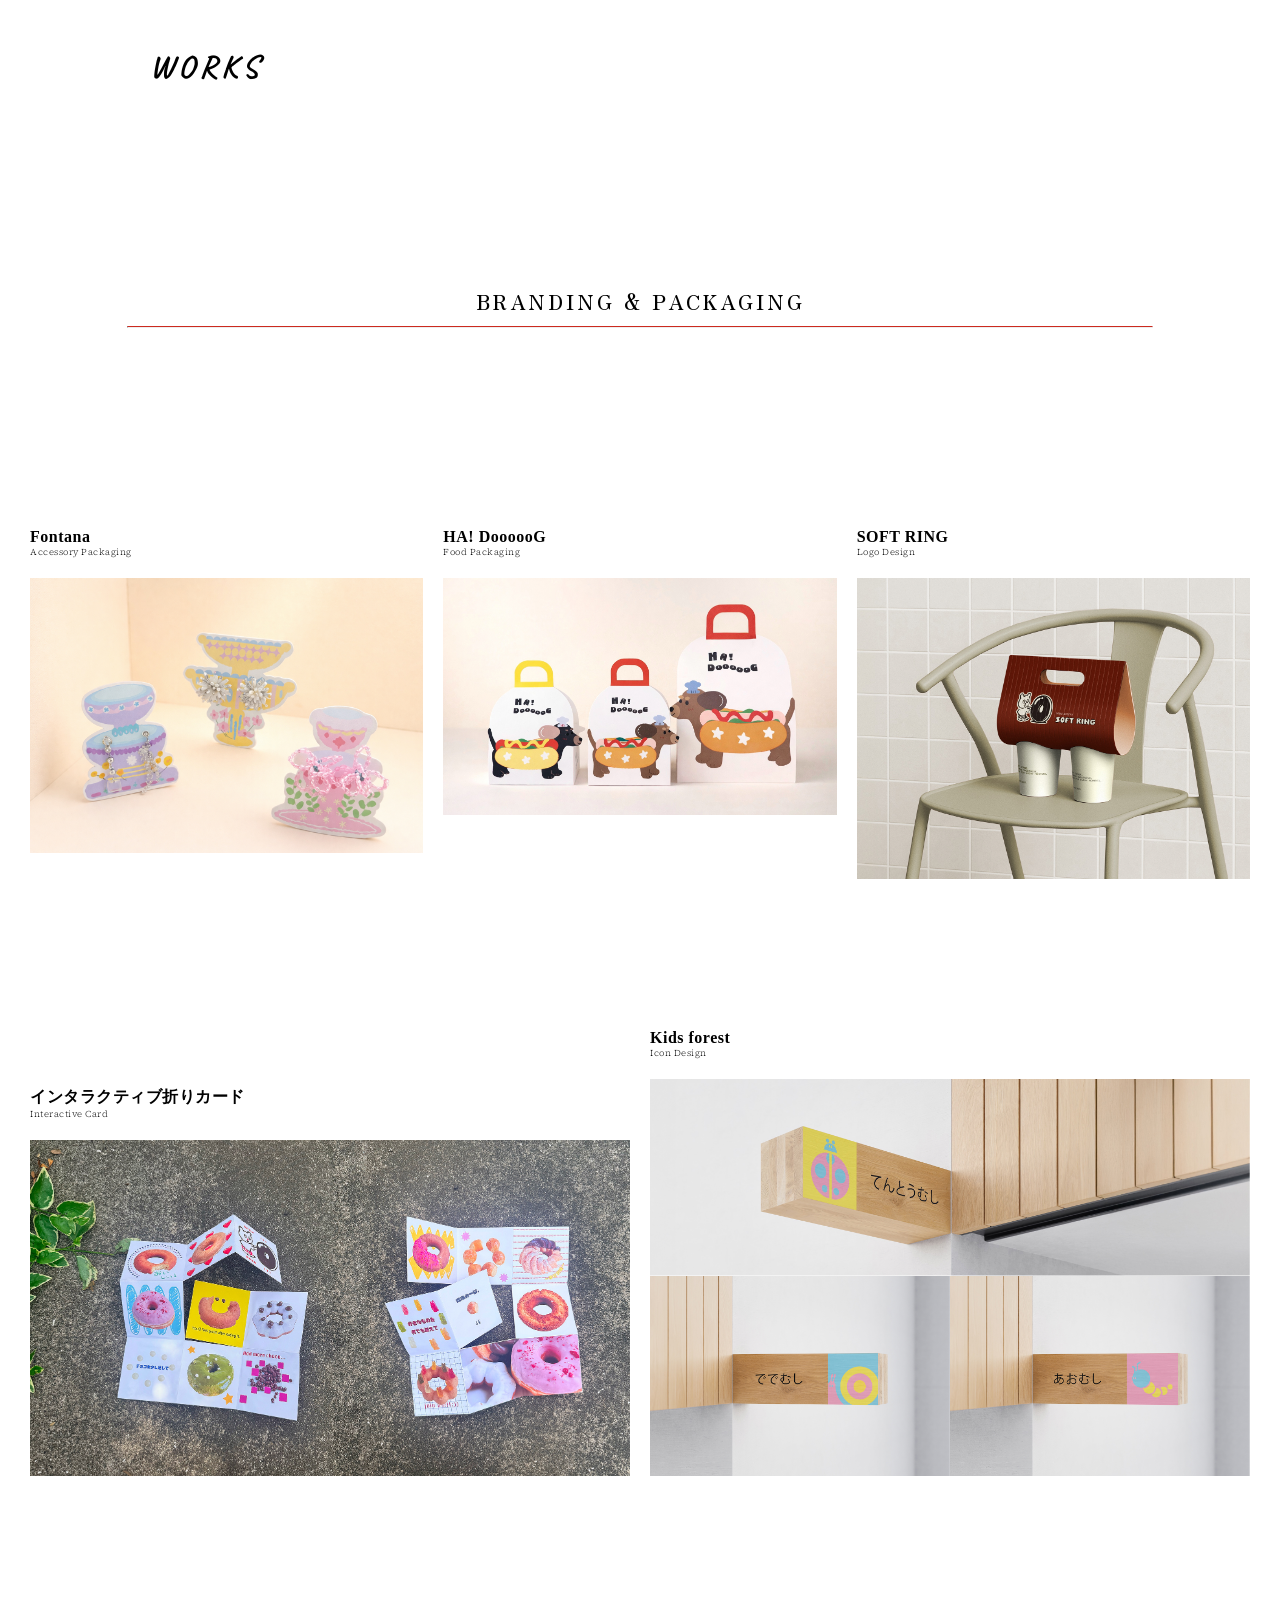
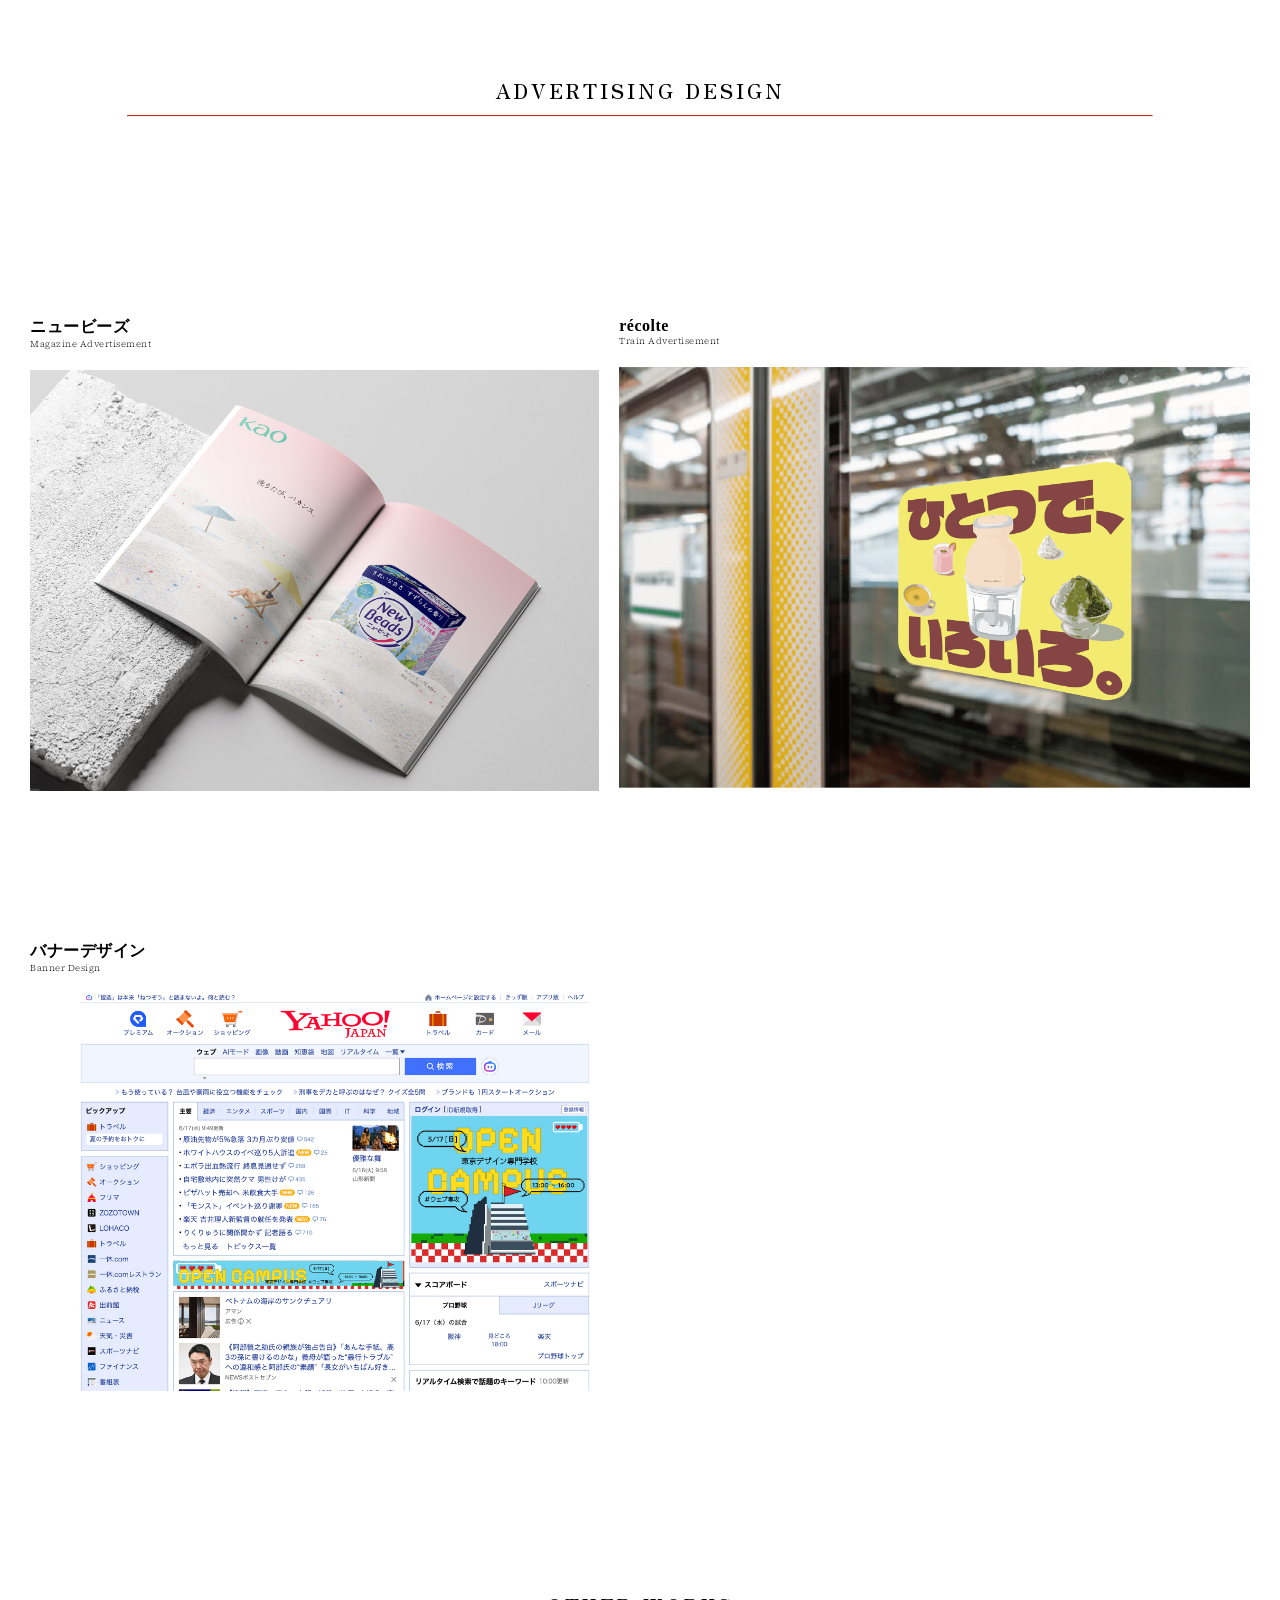
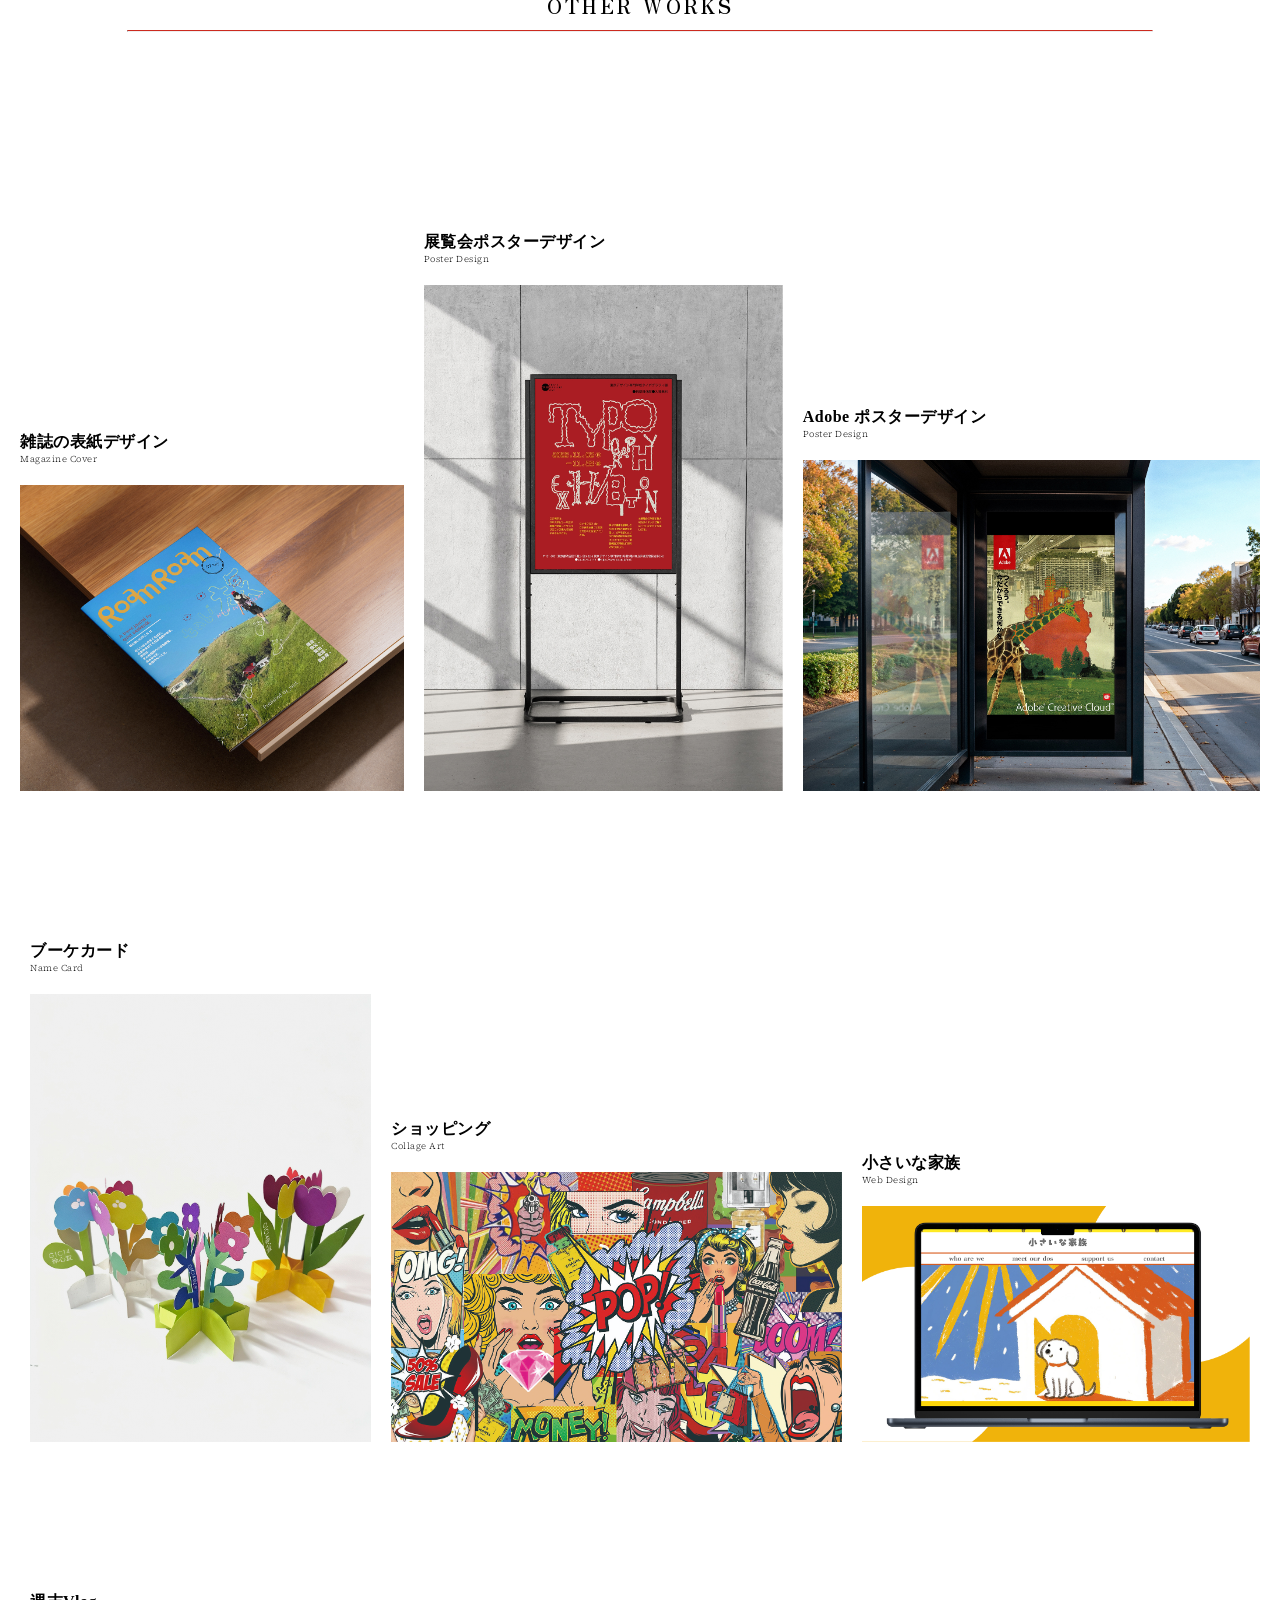
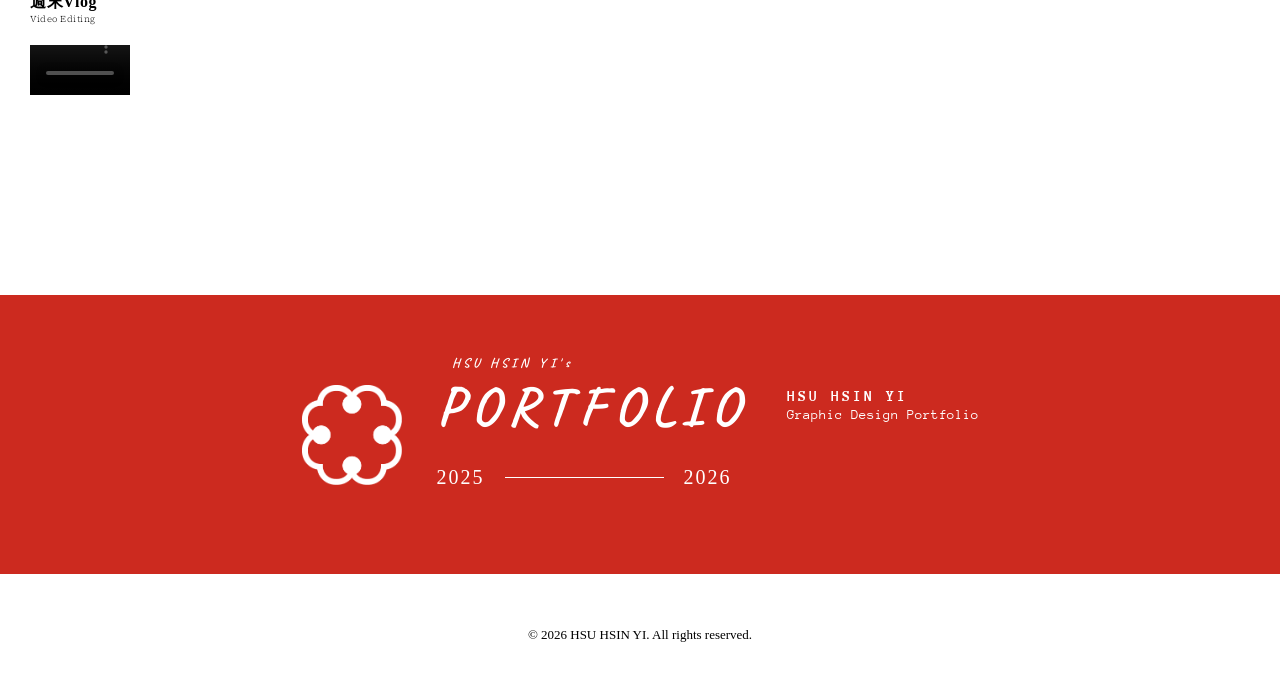
==== commit caea01eb: "imgname fix" ====
--- a/index.html
+++ b/index.html
@@ -257,7 +257,7 @@
                 
         <span class="title">ブーケカード</span>
         <span class="subtitle">Name Card</span>
-        <img src="images/(12)name-card.jpg.jpg" alt="ブーケカード">
+        <img src="images/(12)name-card.jpg" alt="ブーケカード">
         </button>
             </div>
 
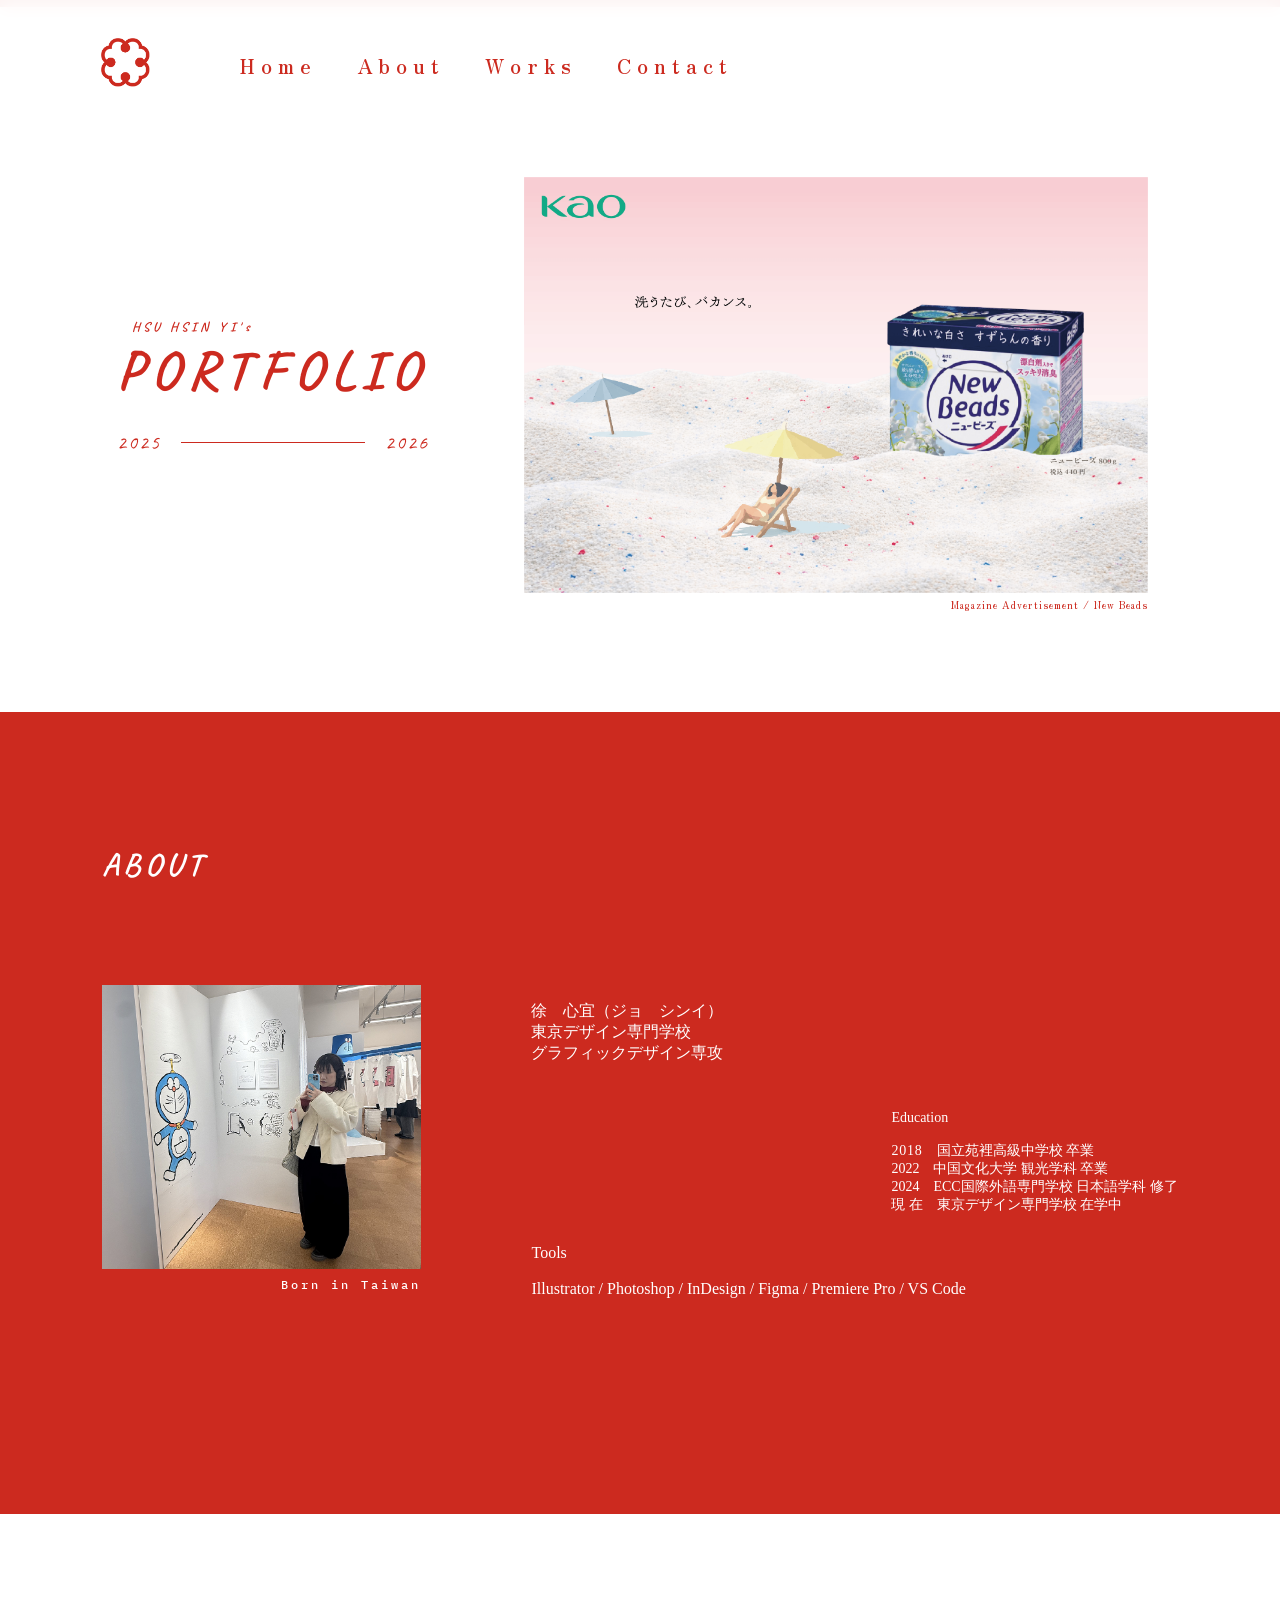
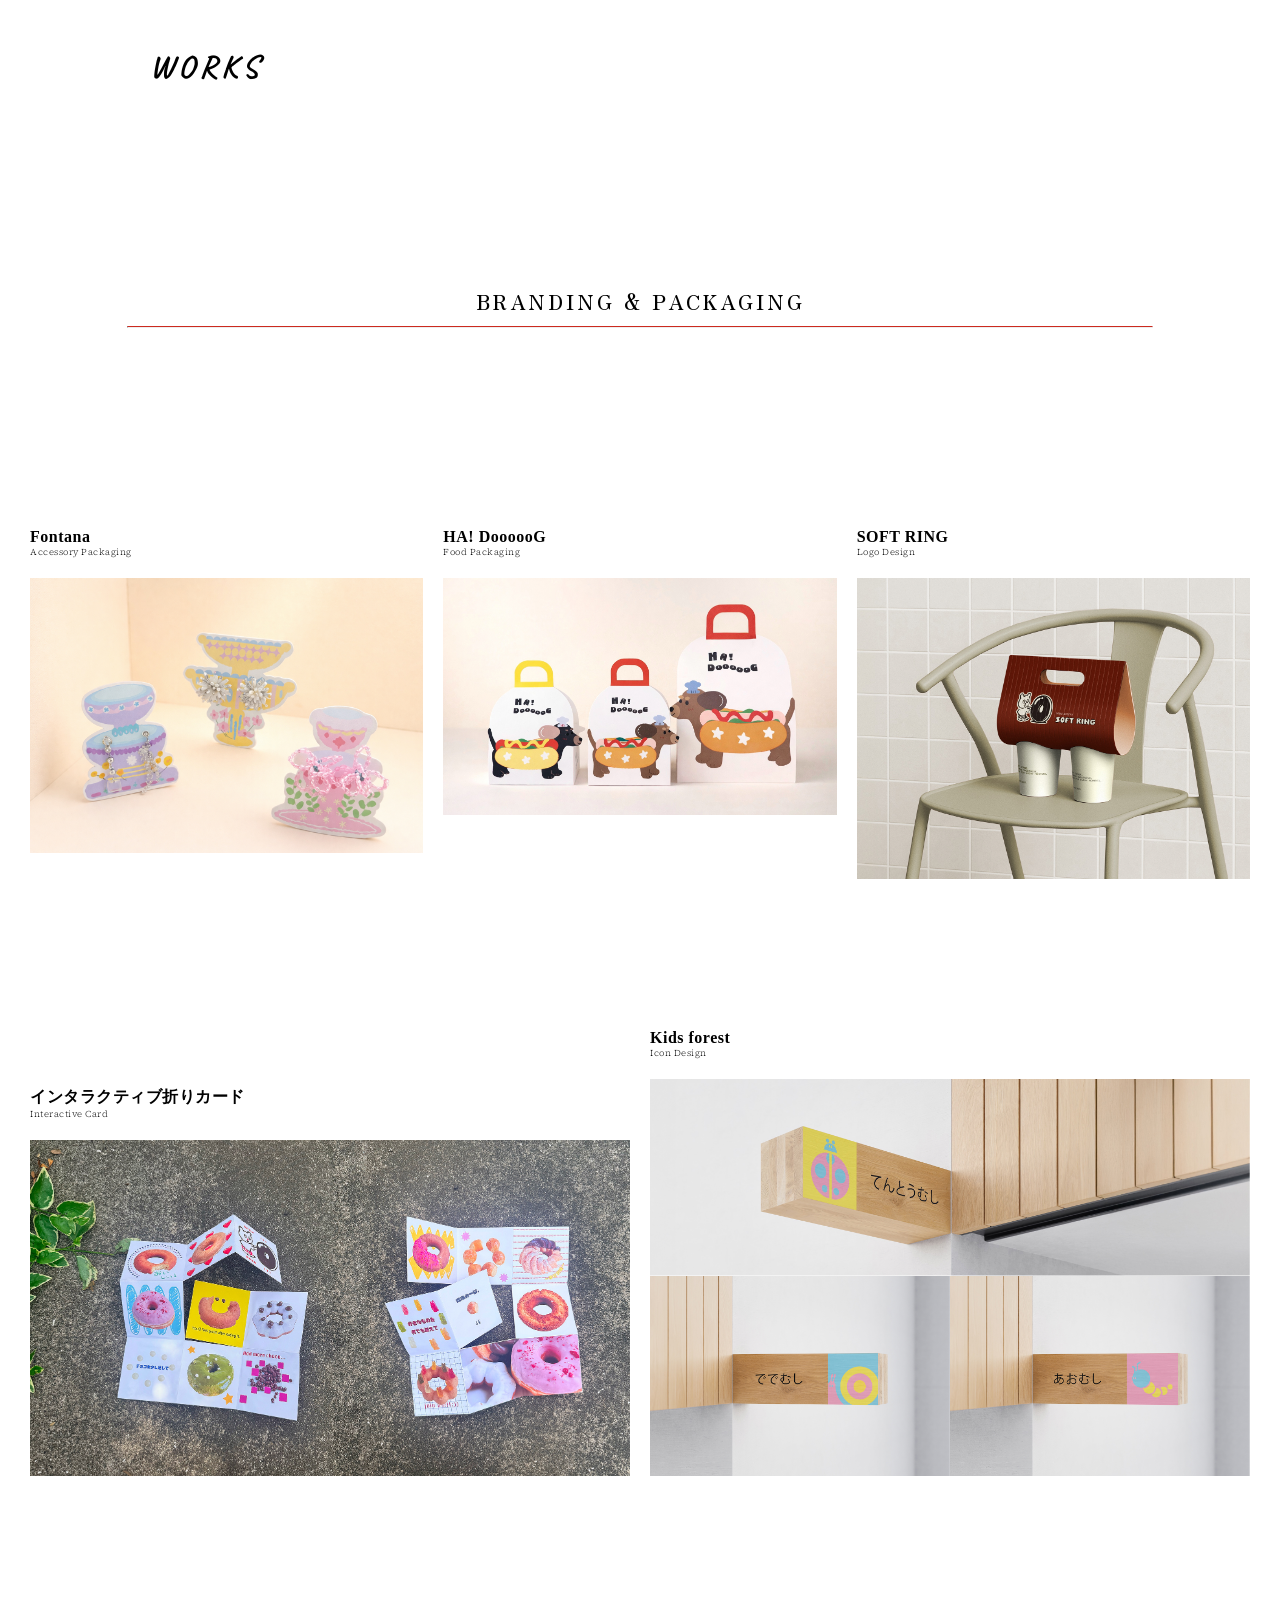
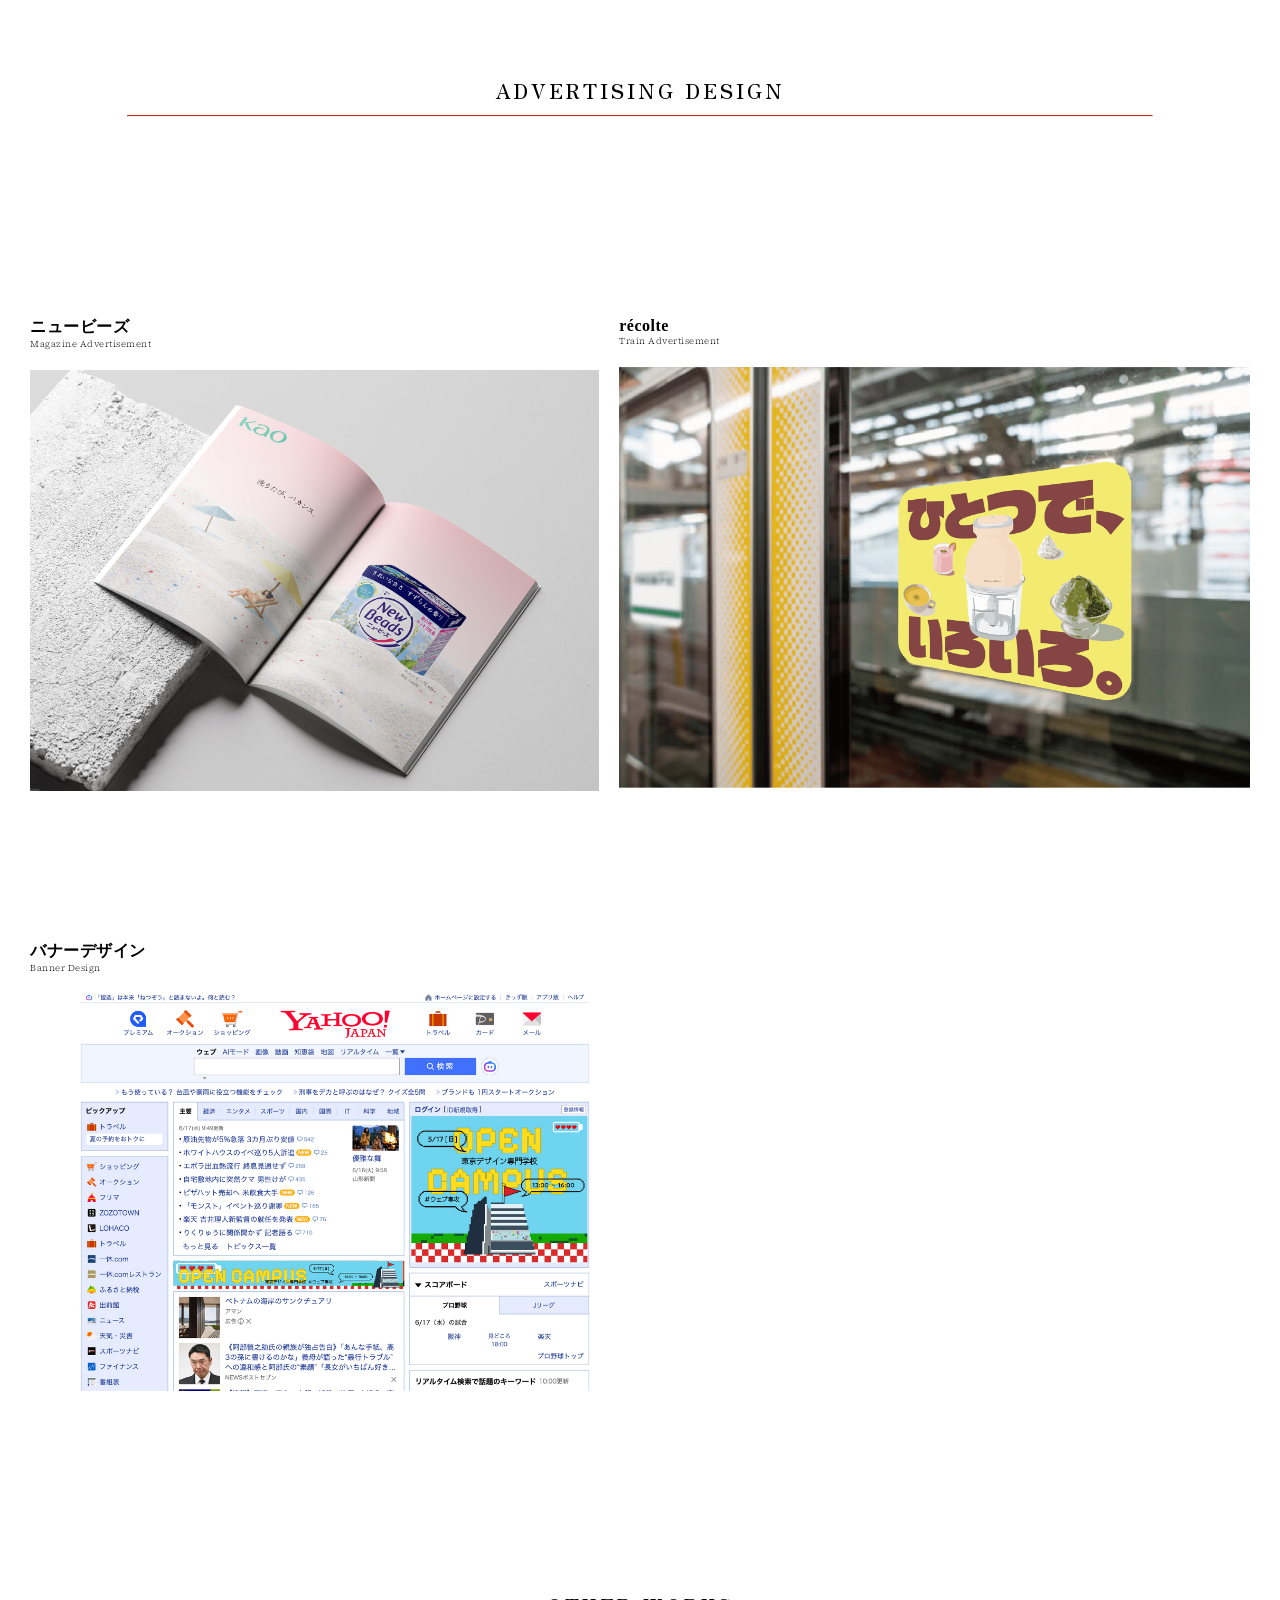
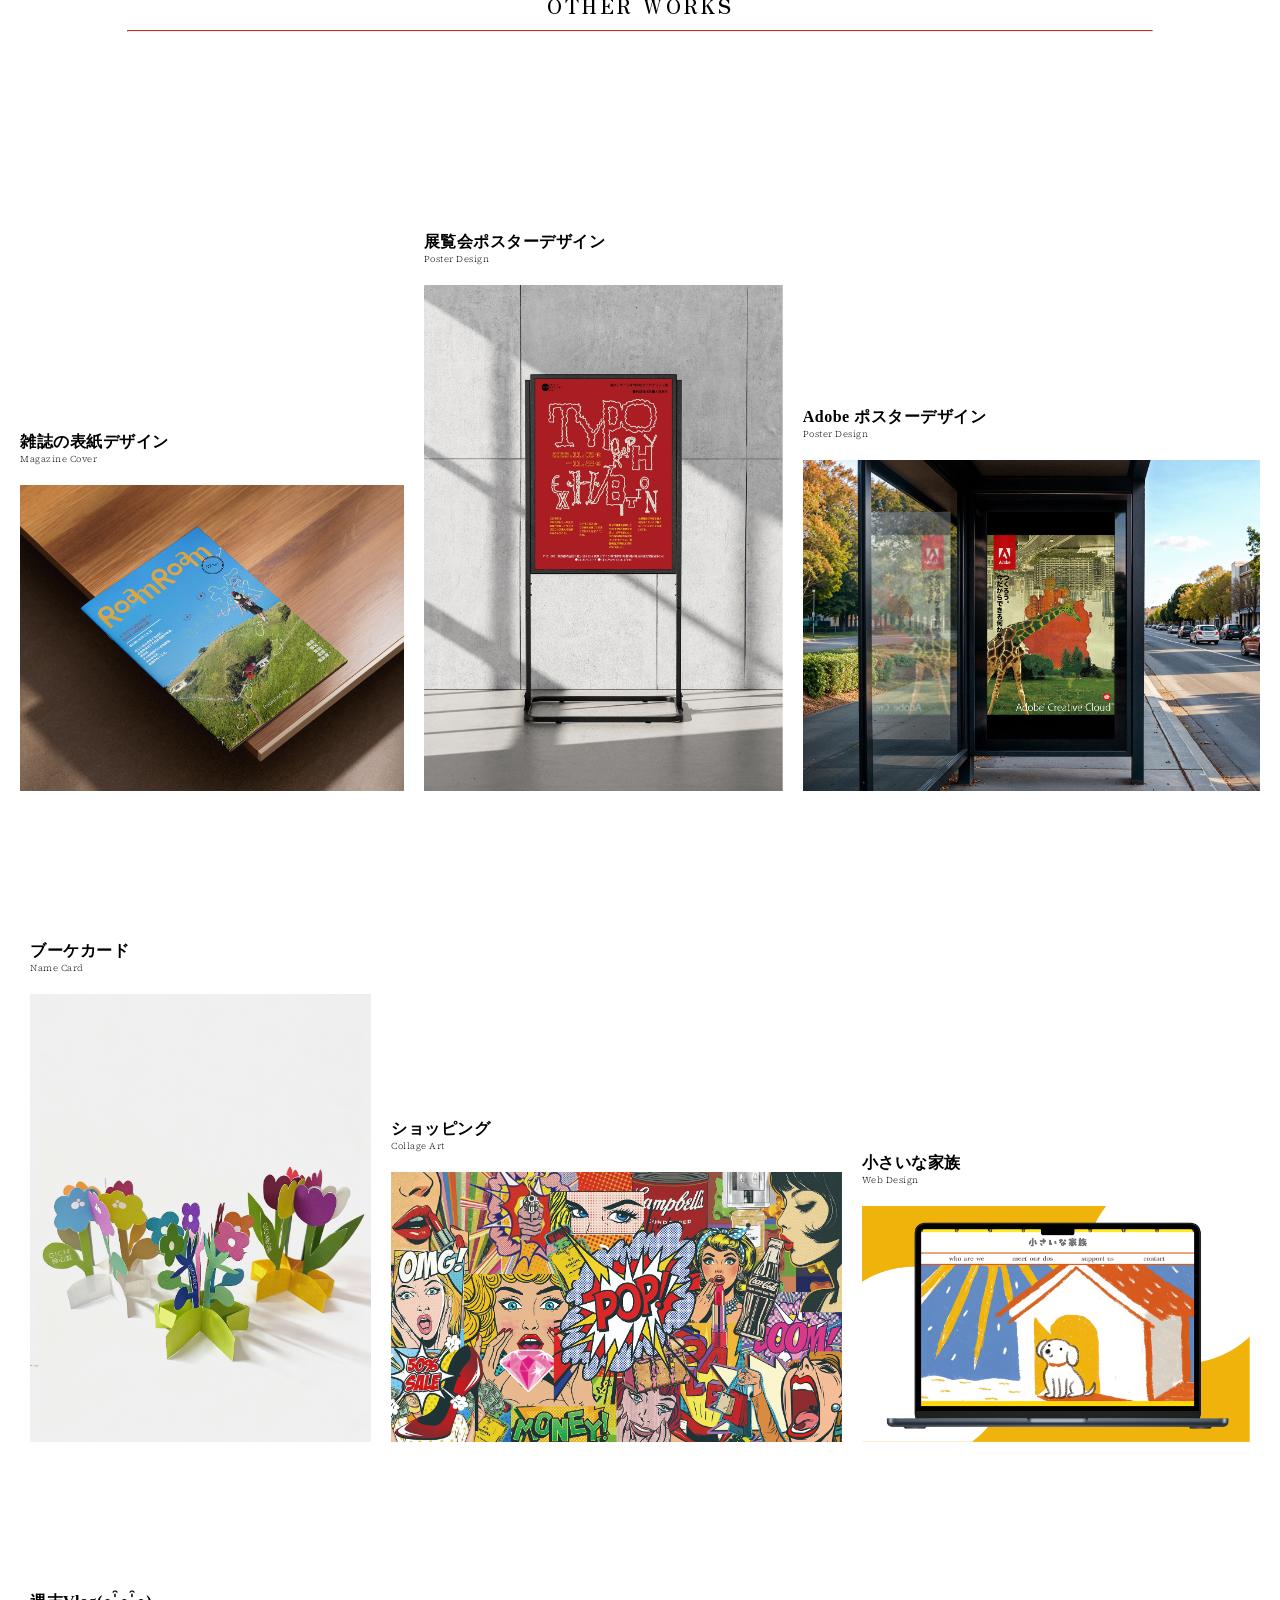
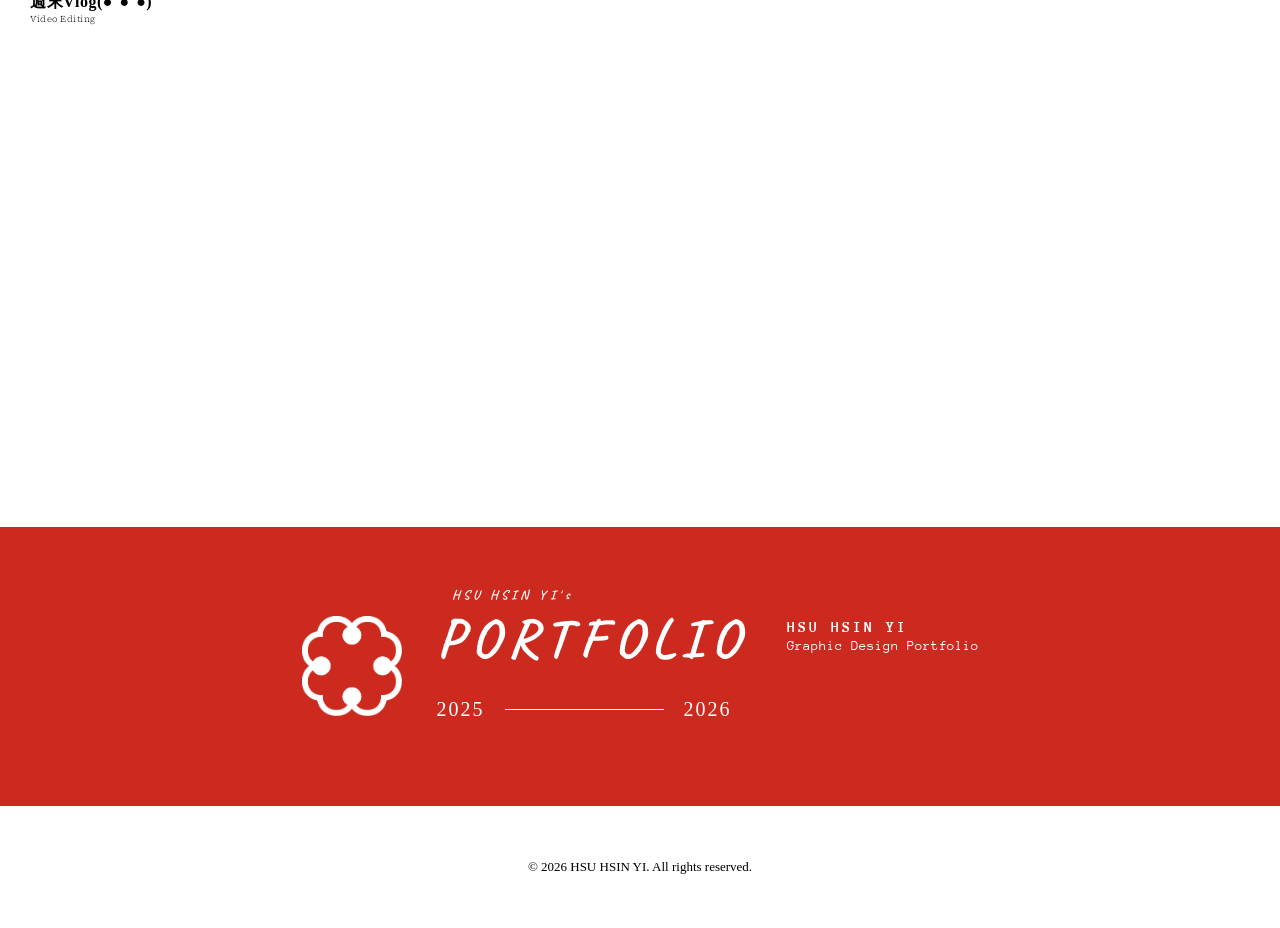
==== commit 0cce8c1a: "yt video plus" ====
--- a/index.html
+++ b/index.html
@@ -291,14 +291,15 @@
 
     <div class="works-row3-3">
 
-        <div class="item">
-        <span class="title">週末Vlog</span>
+    <div class="item youtube-item">
+        <span class="title">週末Vlog(● ̍̑● ̍̑●)</span>
         <span class="subtitle">Video Editing</span>
 
-        <video controls preload="metadata">
-        <source src="images/WEEKEND VLOG(● ̍̑● ̍̑●).mp4" type="video/mp4">
-        </video>
-        </div>
+        <div class="youtube-video">
+            <div id="weekend-vlog"></div>
+        </div>
+    </div>
+
     </div>
         
 
@@ -369,6 +370,7 @@
 
 </div>
 
+<script src="https://www.youtube.com/iframe_api"></script>
 <script src="script.js"></script>
 
 </body>
--- a/style.css
+++ b/style.css
@@ -984,4 +984,35 @@
     color: white;
     font-size: 14px;
     letter-spacing: 2px;
+}
+
+/* video */
+
+.youtube-item {
+    width: 100%;
+    max-width: 500px;
+}
+
+.youtube-video {
+    width: 100%;
+    aspect-ratio: 16 / 9;
+    overflow: hidden;
+}
+
+.youtube-video iframe {
+    width: 100%;
+    height: 100%;
+    border: 0;
+    display: block;
+}
+
+.youtube-video {
+    width: 100%;
+    aspect-ratio: 16 / 9;
+    overflow: hidden;
+    transition: transform 0.3s ease;
+}
+
+.youtube-item:hover .youtube-video {
+    transform: scale(1.02);
 }
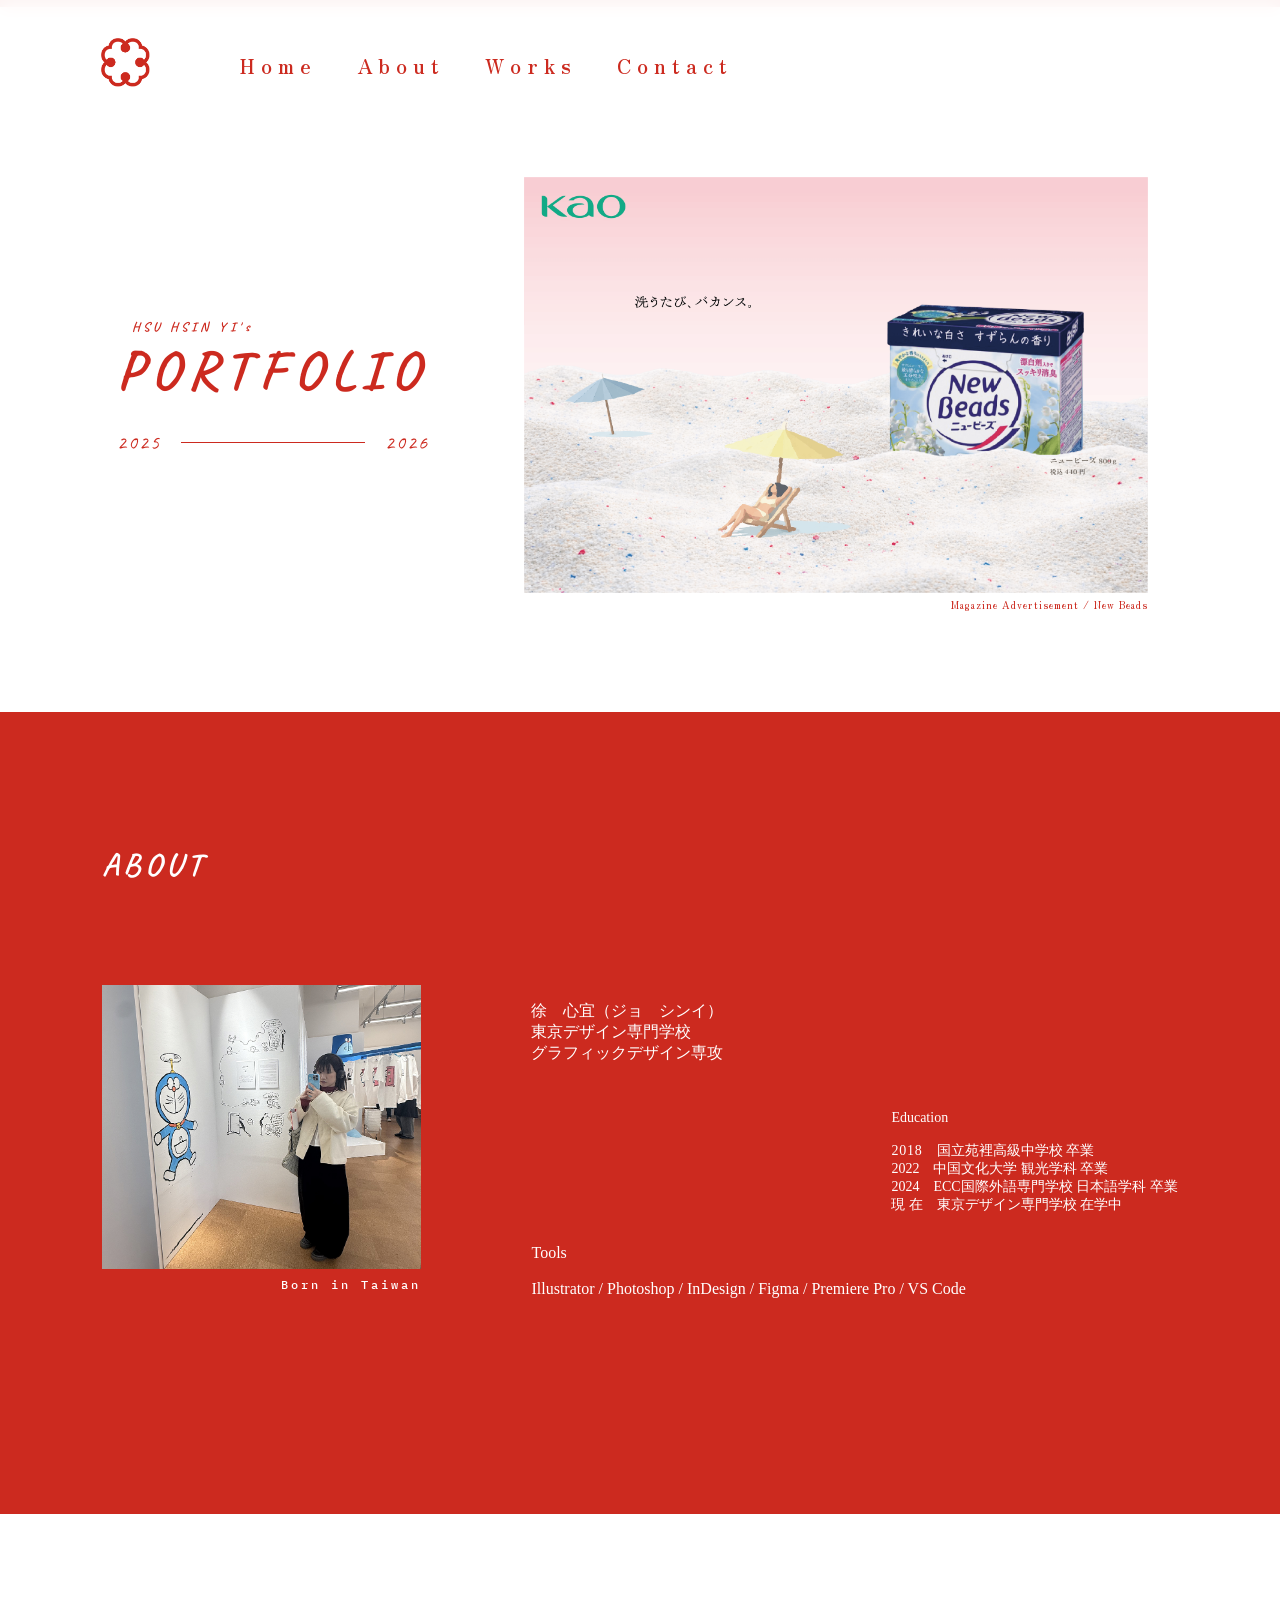
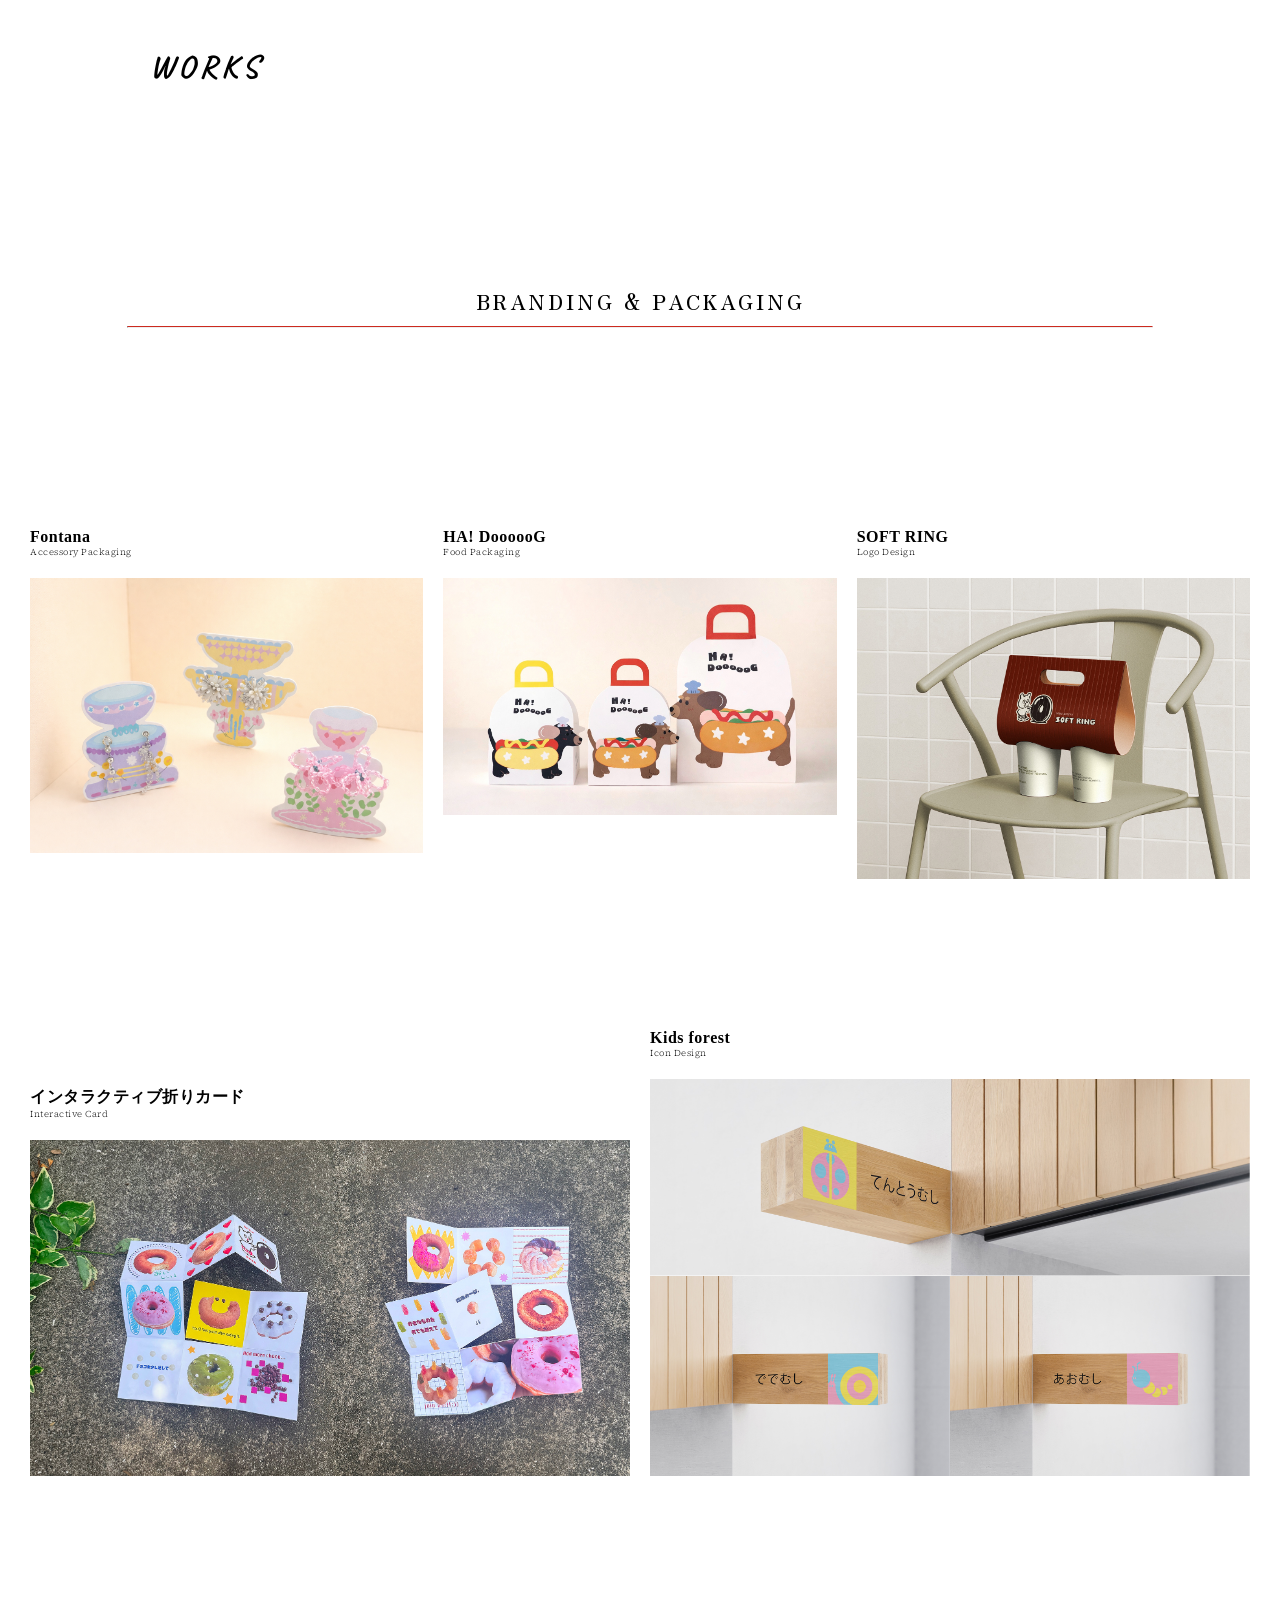
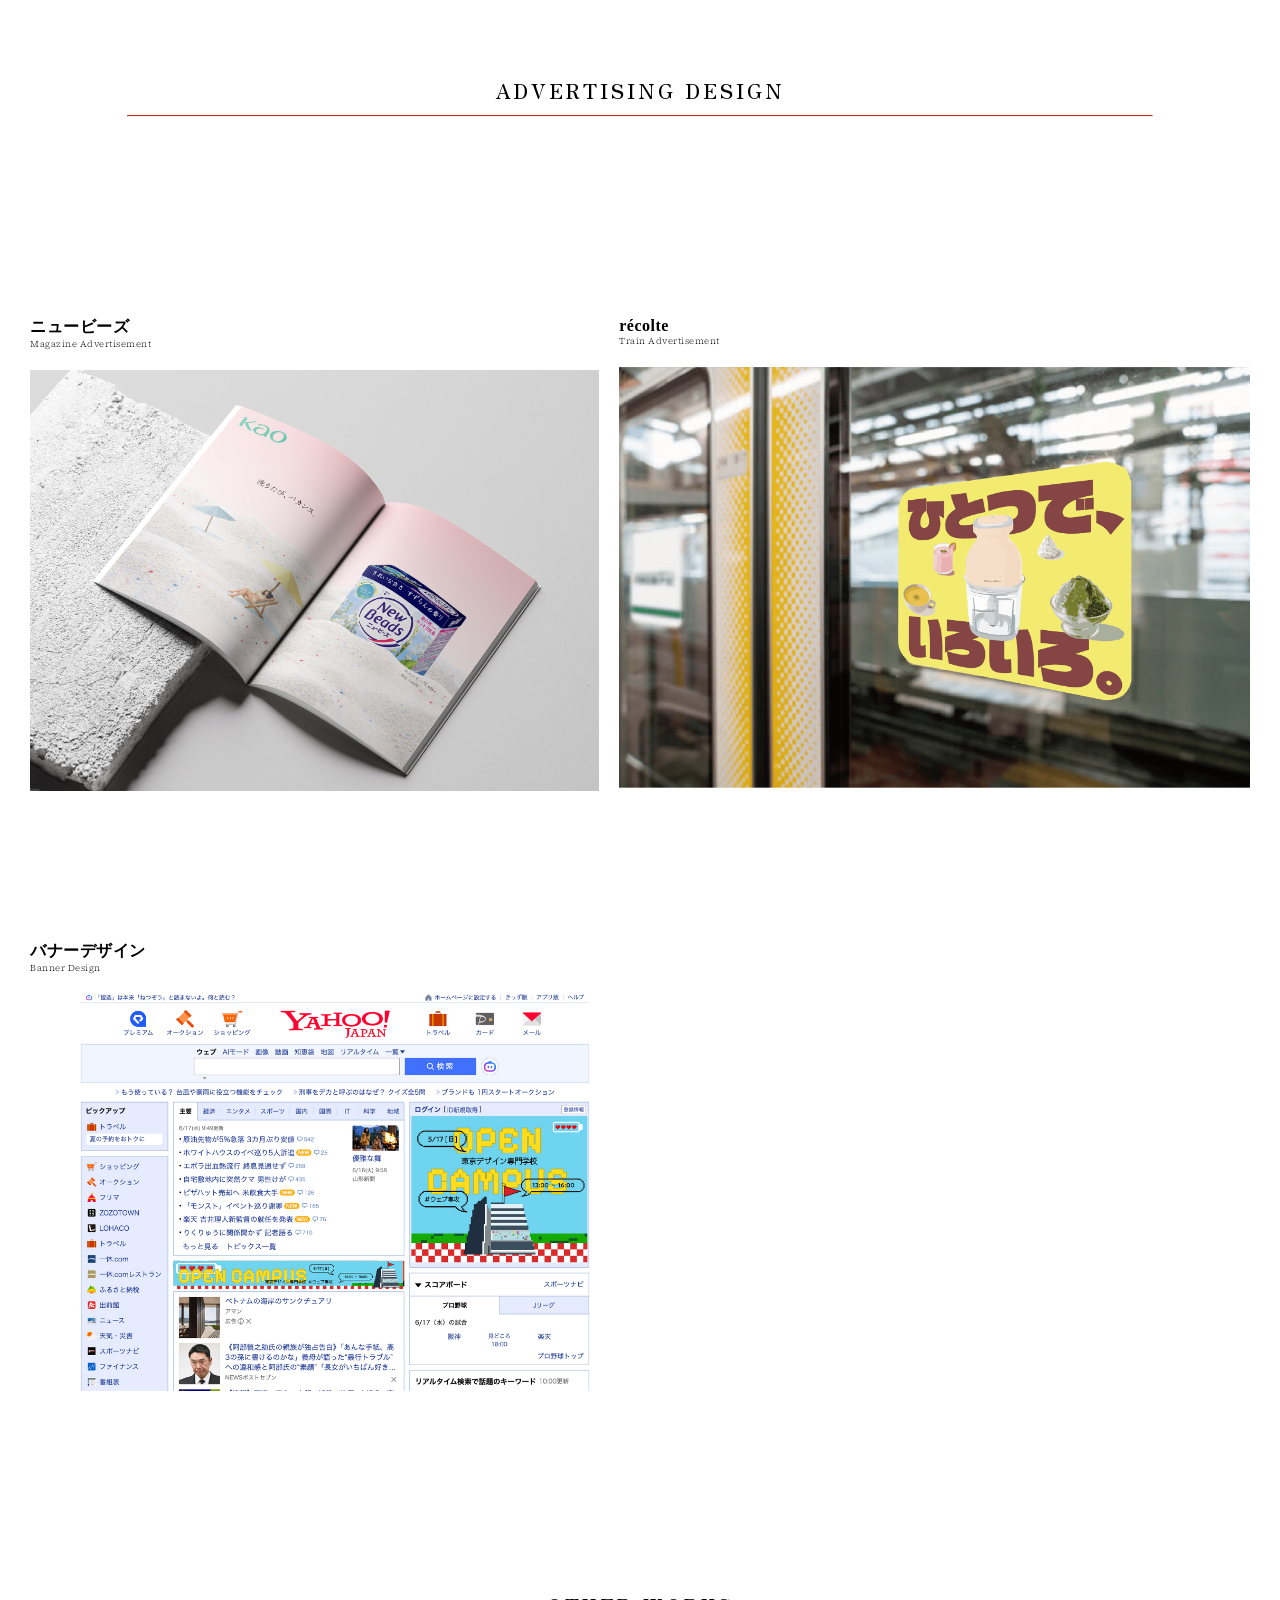
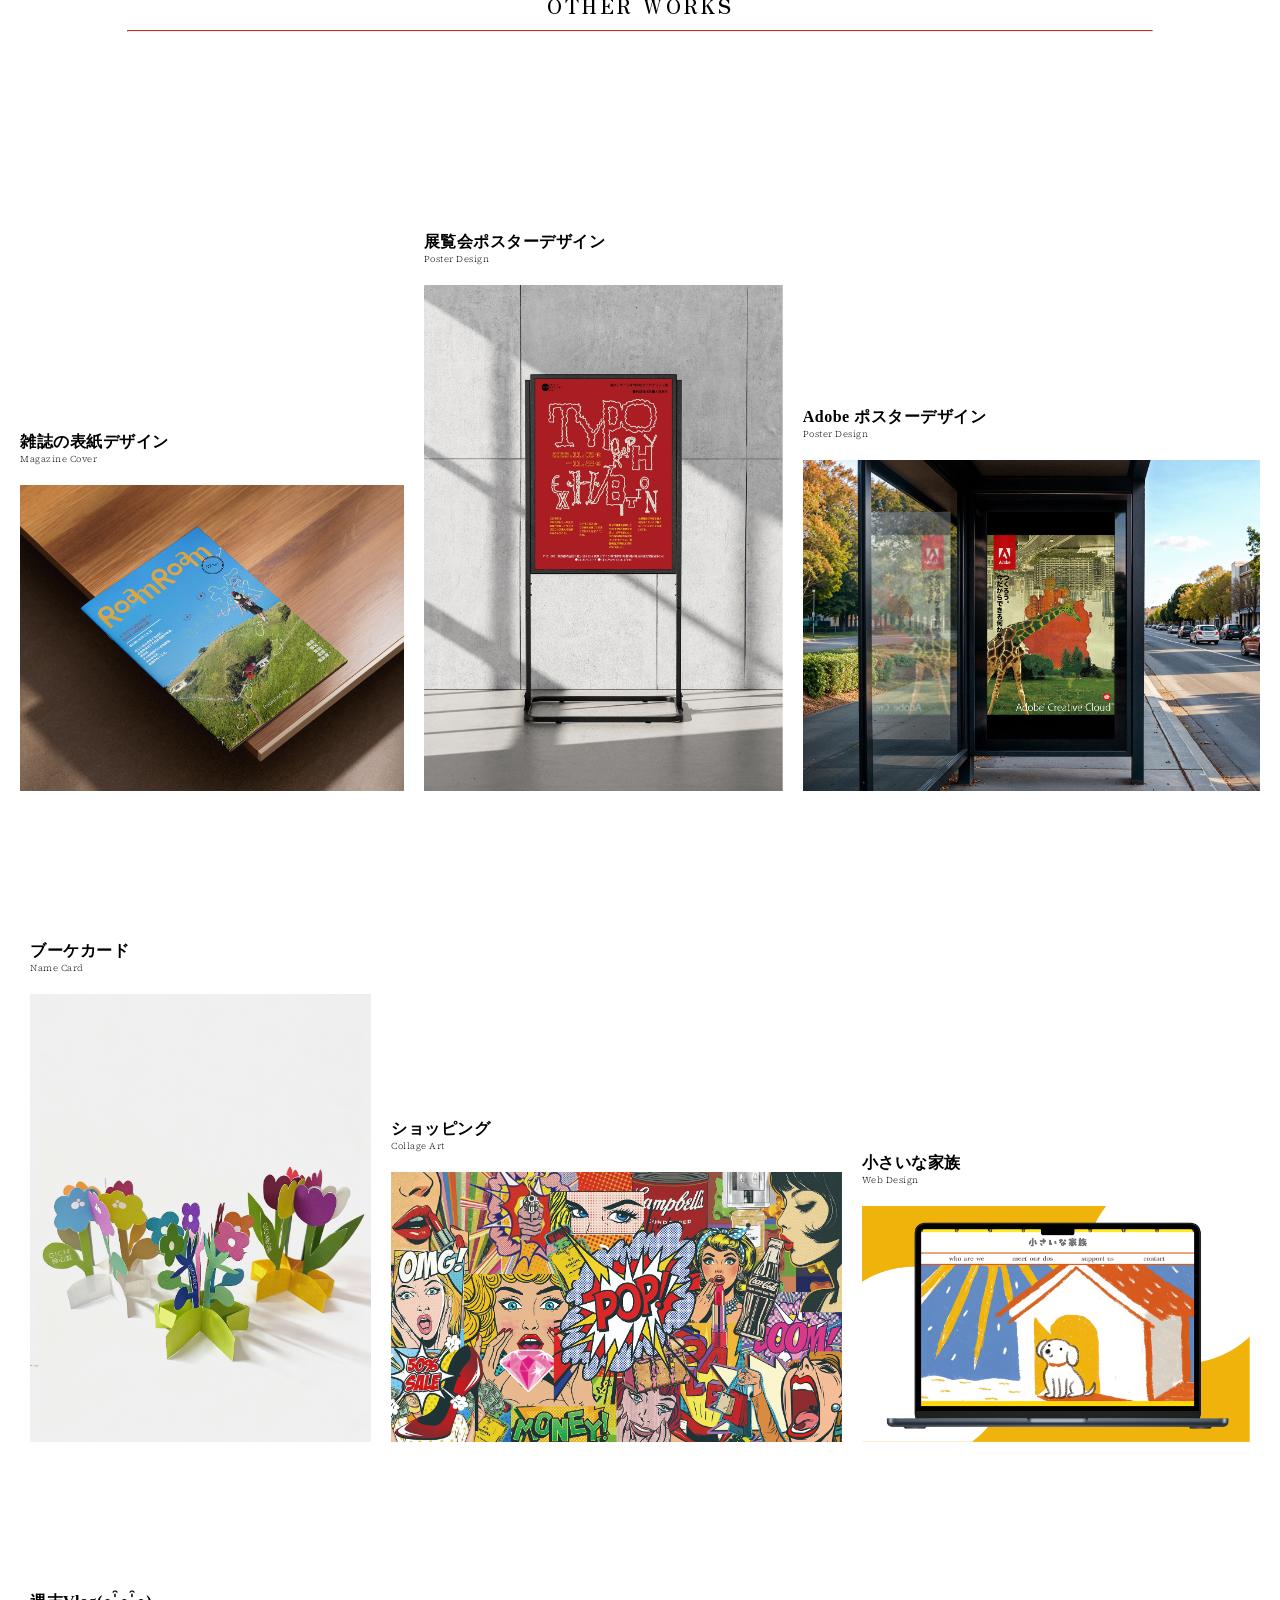
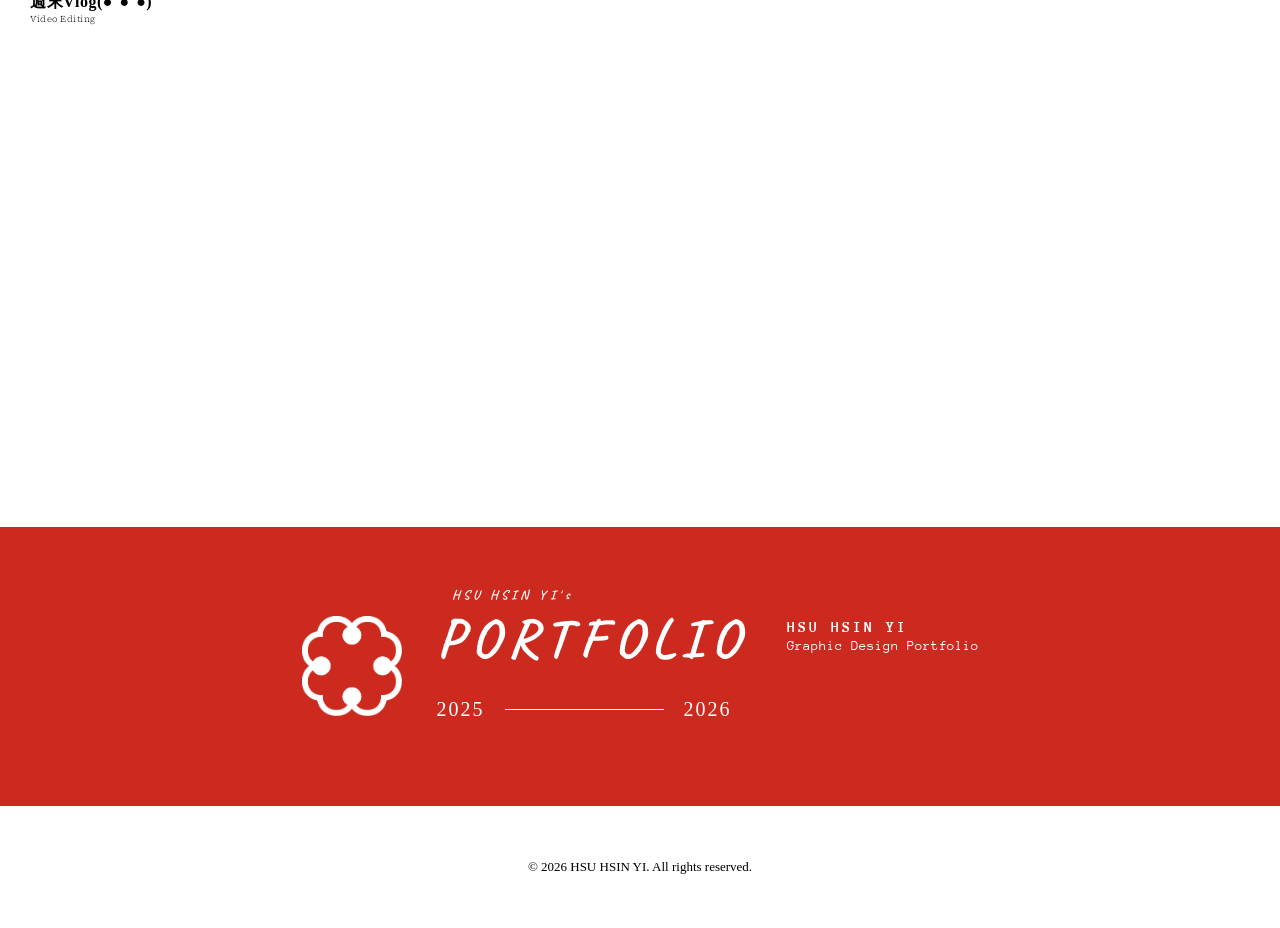
==== commit 7b6ba12e: "fix" ====
--- a/index.html
+++ b/index.html
@@ -4,6 +4,9 @@
     <meta charset="UTF-8">
     <meta name="viewport" content="width=device-width, initial-scale=1.0">
     <link rel="stylesheet" href="style.css">
+
+    <meta name="robots" content="noindex, nofollow">
+    
     <title>HSU HSIN YI's PORTFOLIO</title>
     <link rel="icon" type="image/png" href="images/logo.png">
     <link rel="preconnect" href="https://fonts.googleapis.com">
@@ -75,7 +78,7 @@
                 Education<br><br>
                 <span class="edunumber">2018</span>&#12288;国立苑裡高級中学校 卒業<br>
                 2022&#12288;中国文化大学 観光学科 卒業<br>
-                2024&#12288;ECC国際外語専門学校 日本語学科 修了<br>
+                2024&#12288;ECC国際外語専門学校 日本語学科 卒業<br>
                 現 在&#12288;東京デザイン専門学校 在学中
             </p>
 
@@ -370,8 +373,9 @@
 
 </div>
 
+<script src="script.js"></script>
 <script src="https://www.youtube.com/iframe_api"></script>
-<script src="script.js"></script>
+
 
 </body>
 </html>
--- a/style.css
+++ b/style.css
@@ -949,6 +949,26 @@
         font-size: 11px;
         padding: 10px 20px;
     }
+    .bottom-left img {
+    width: 60px;
+    height: 70px;
+}
+
+    .bottom {
+    width: 100%;
+    text-align: center;
+}
+
+    .bottomyear {
+    margin: 0 0 25px 0;
+    width: 100%;
+    justify-content: center;
+}
+
+.bottomline {
+    flex: 0 0 60px;
+    margin: 0 15px;
+}
 }
 
 .image-modal-prev,
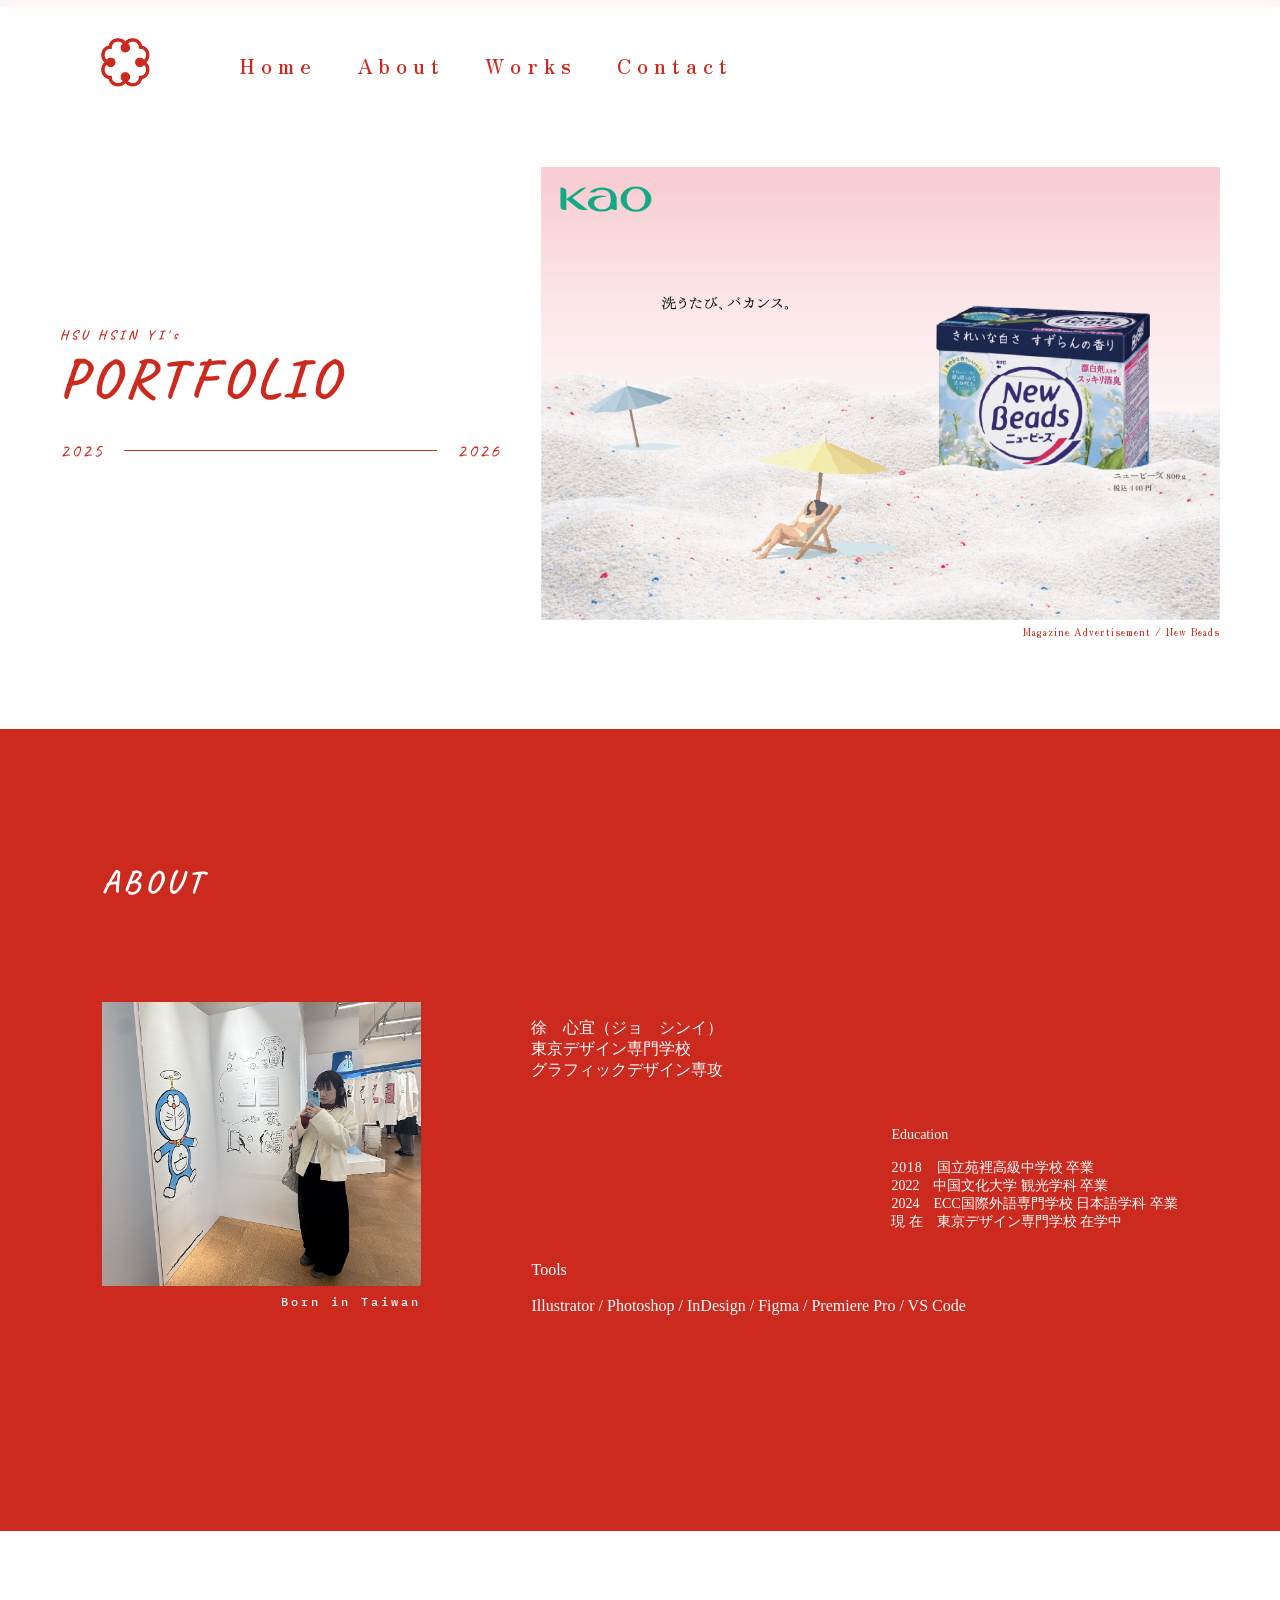
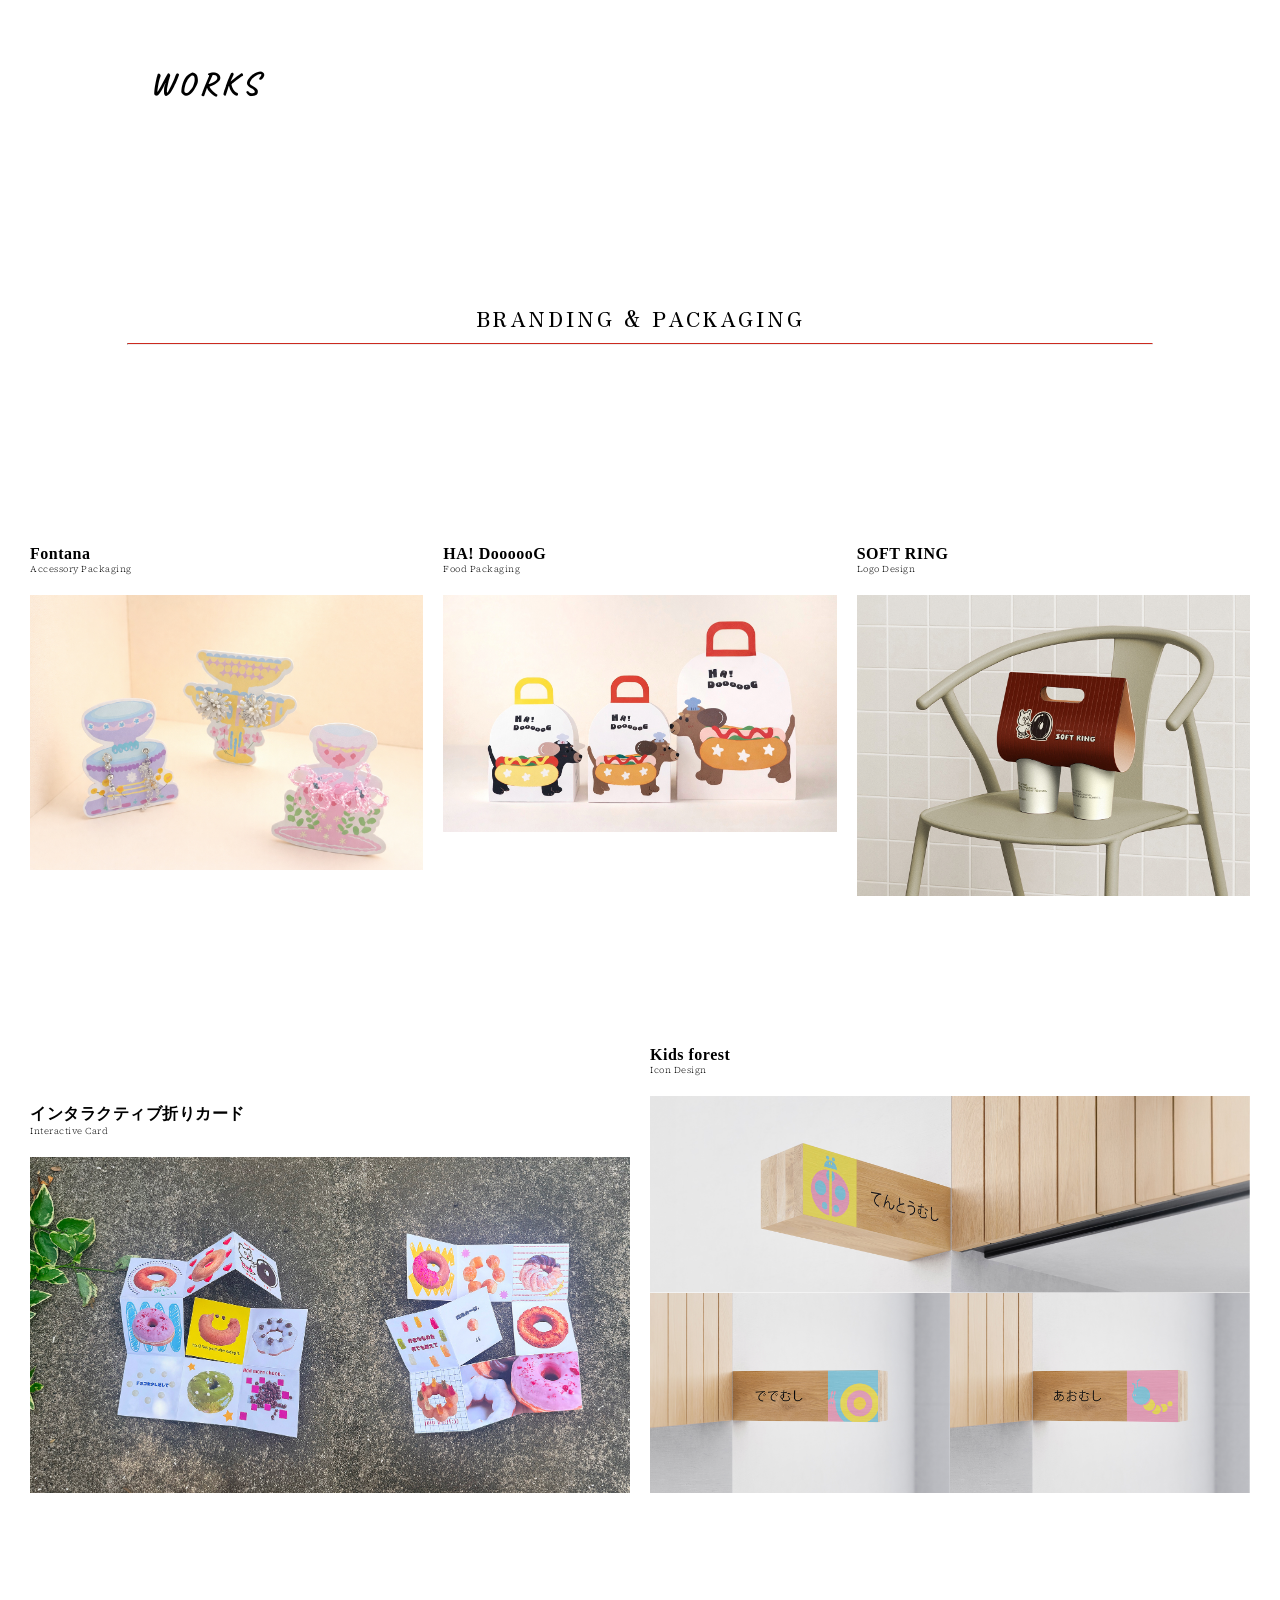
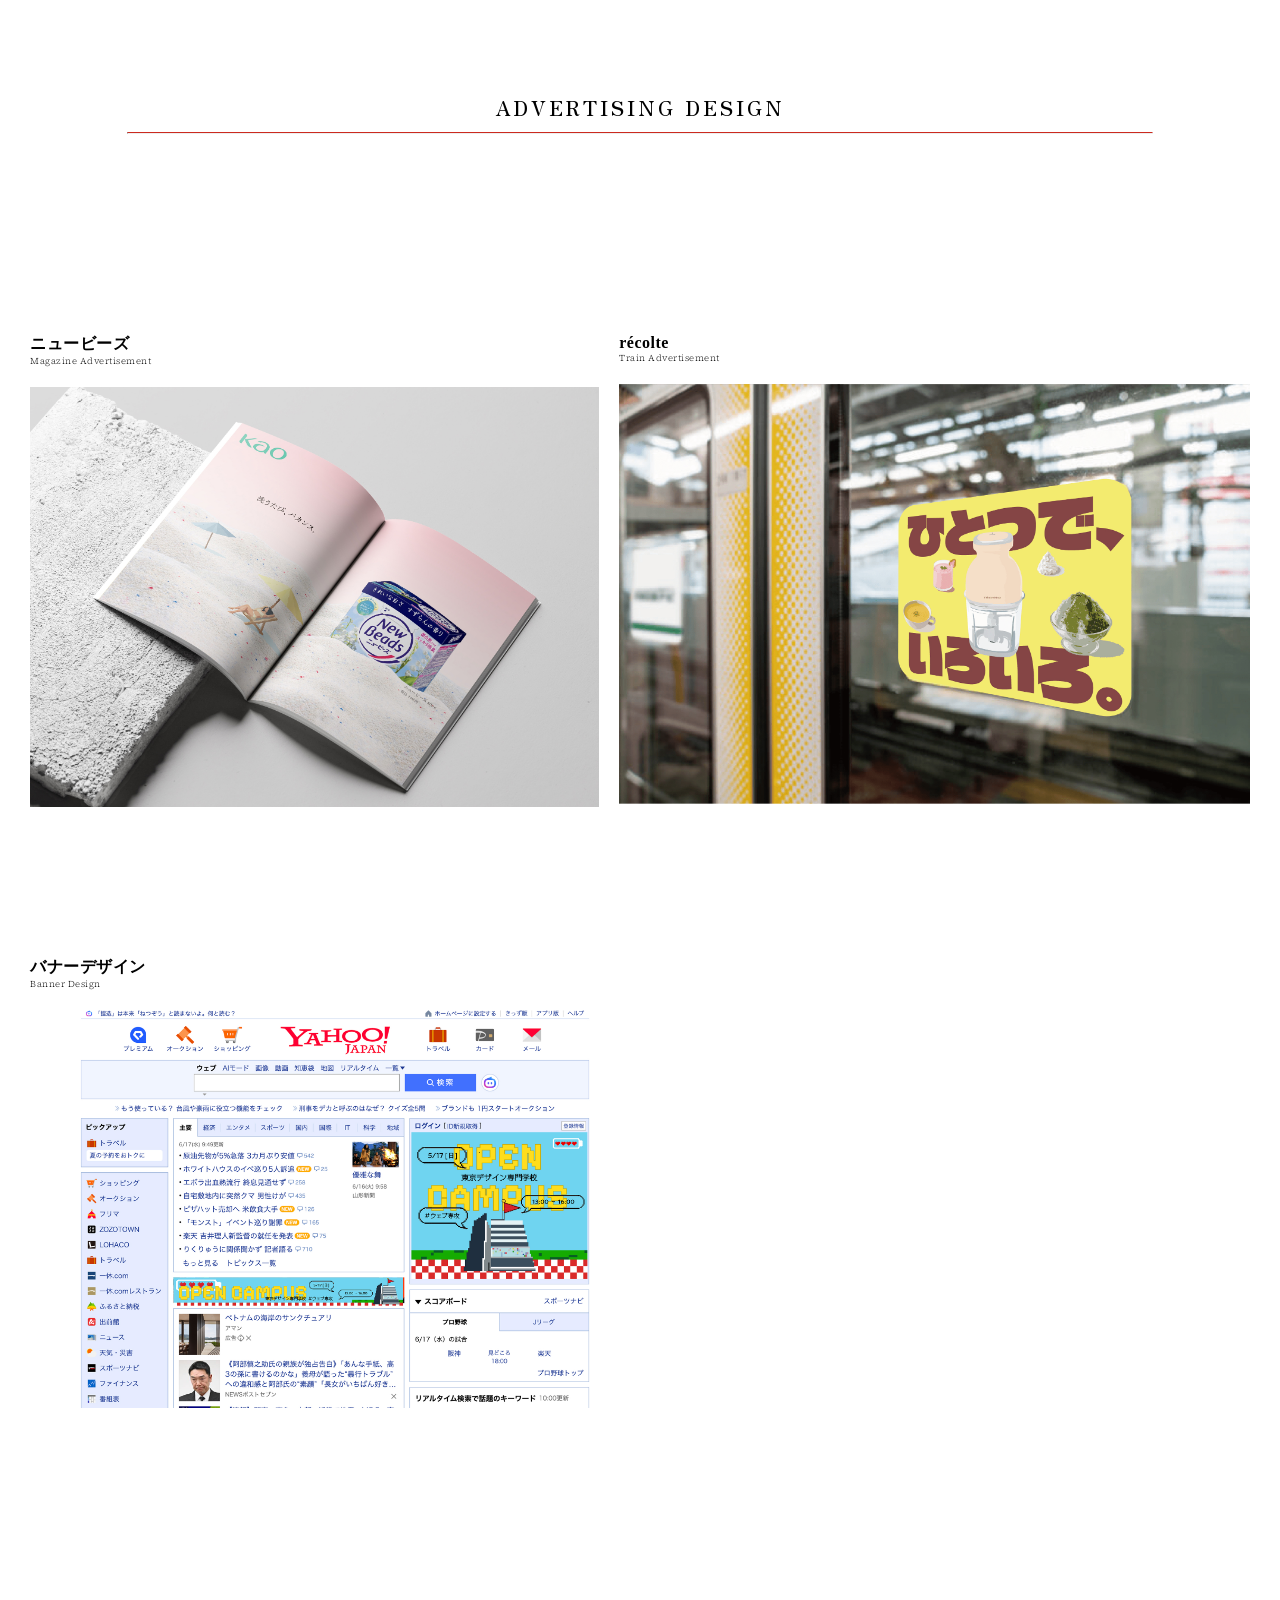
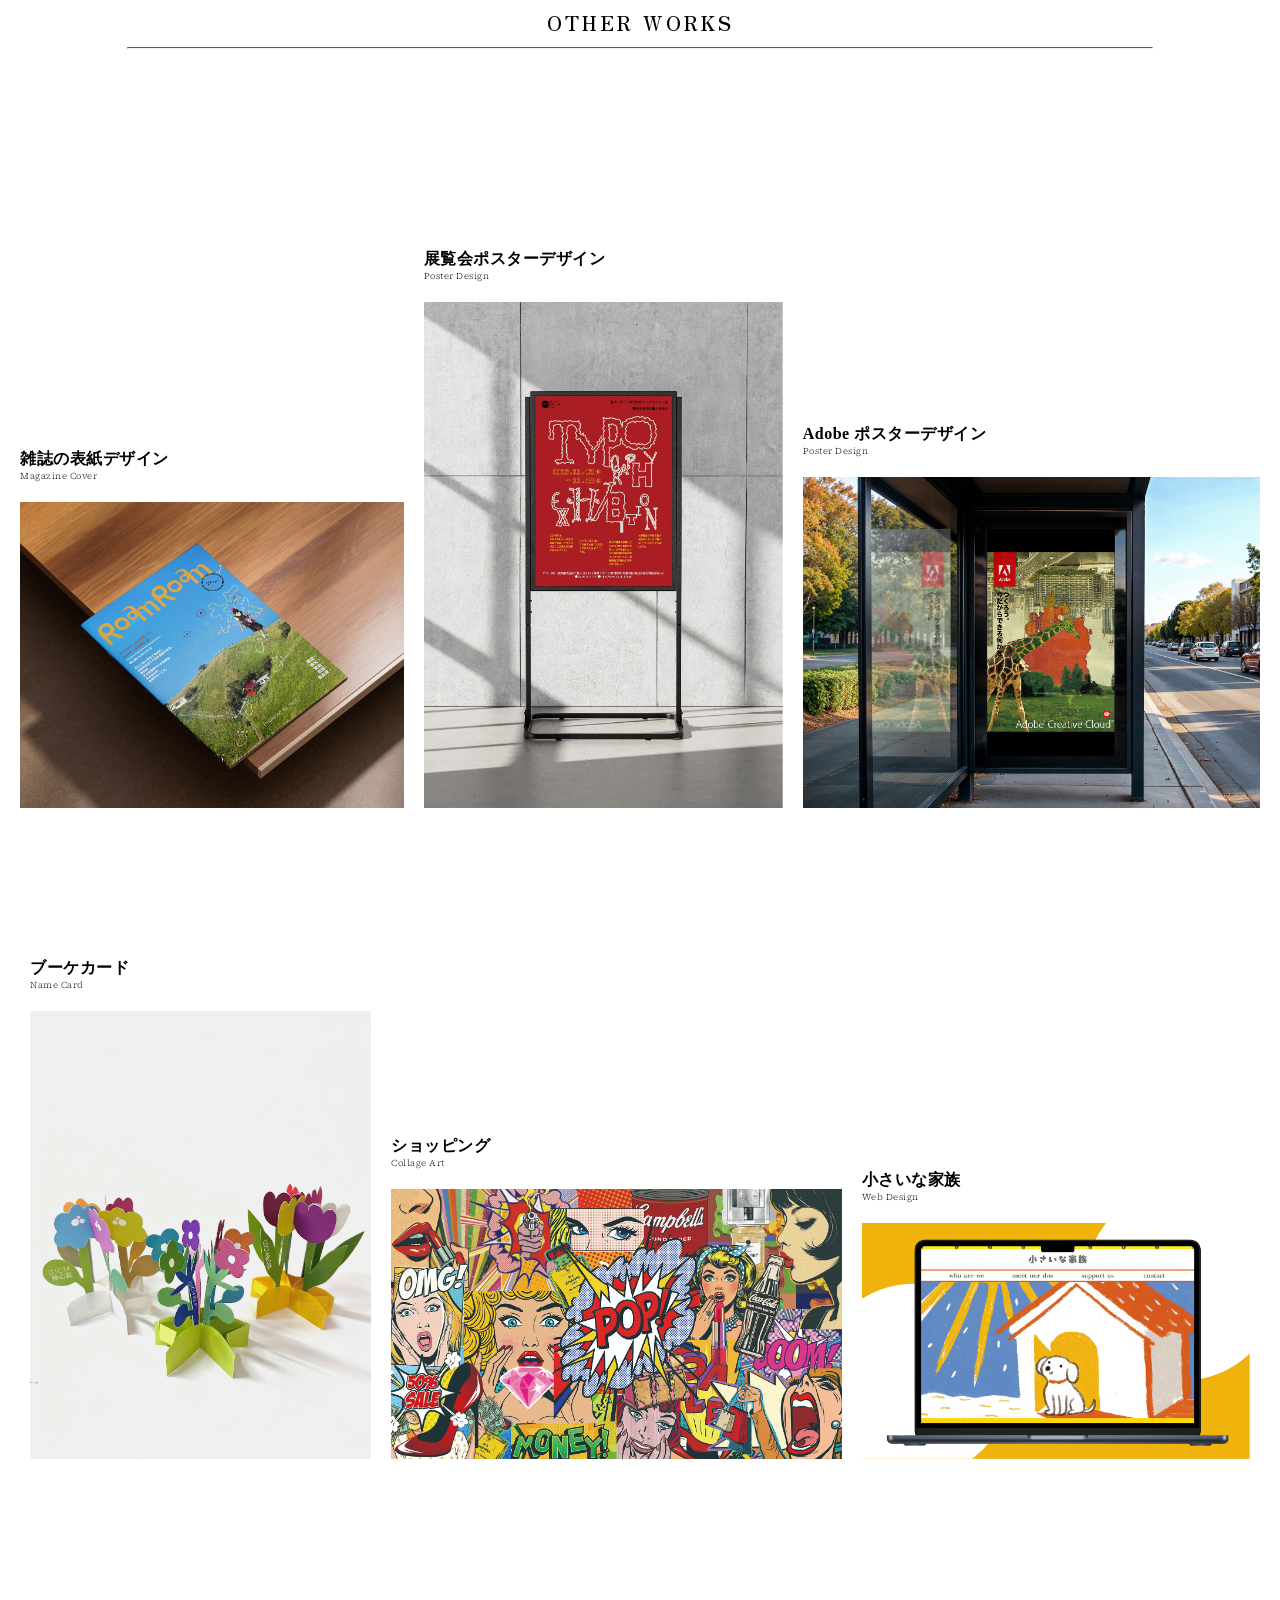
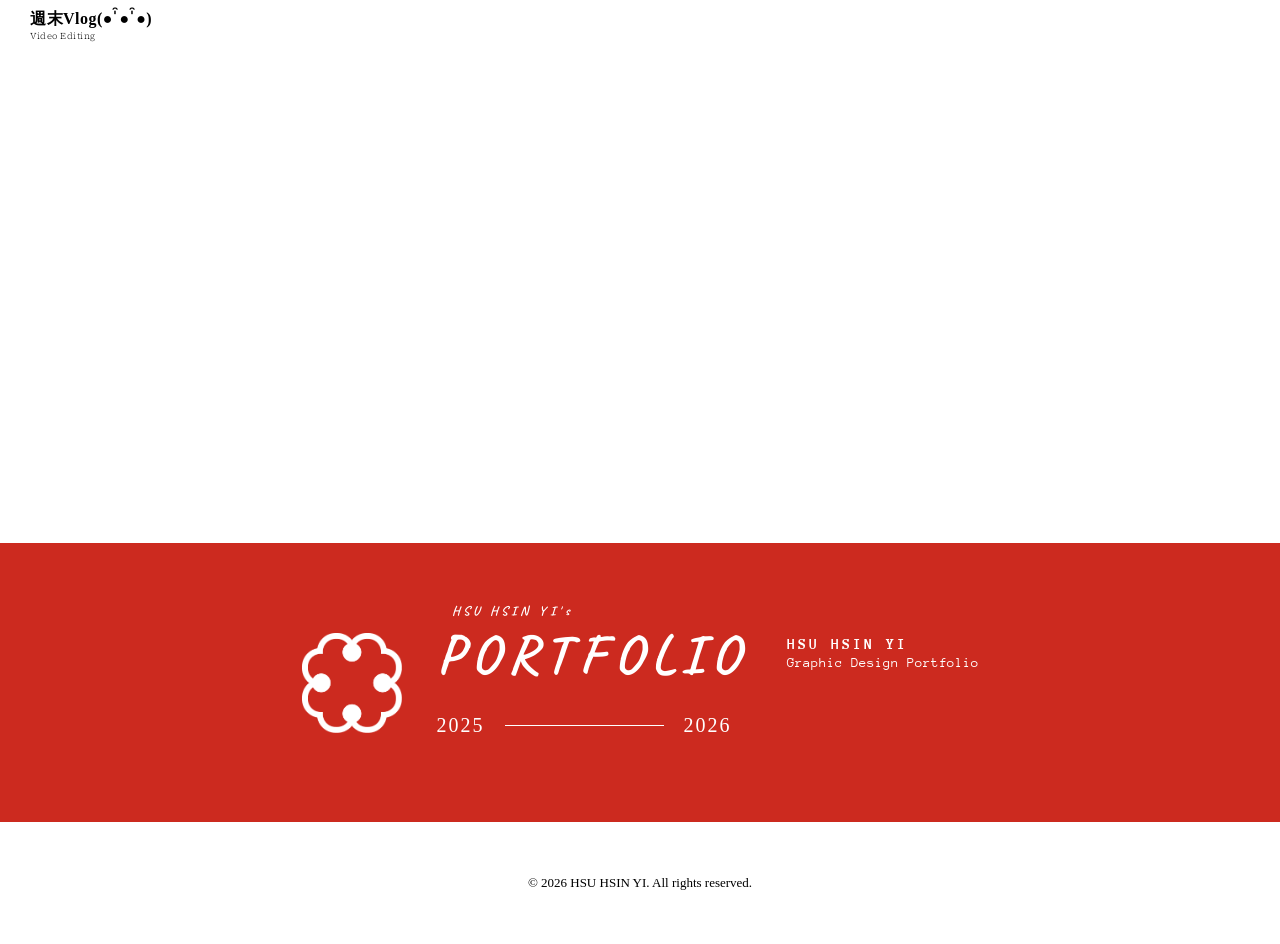
==== commit f6569792: "imgfix" ====
--- a/index.html
+++ b/index.html
@@ -239,7 +239,7 @@
         <button
         class="image-open"
         type="button"
-        data-image="(11-1)adobe-poster.jpg">
+        data-image="images/(11-1)adobe-poster.jpg">
 
         <span class="title">Adobe ポスターデザイン</span>
         <span class="subtitle">Poster Design</span>
--- a/style.css
+++ b/style.css
@@ -683,6 +683,41 @@
 .item:hover .subtitle {
     color: #CC2A1F;
 }
+/* Small Desktop */
+@media (min-width: 769px) and (max-width: 1300px) {
+
+    .top {
+        gap: 40px;
+        padding: 70px 60px;
+    }
+
+    .topleft {
+        width: 38%;
+        min-width: 0;
+    }
+
+    .topright {
+        width: calc(62% - 40px);
+        min-width: 0;
+    }
+
+    .topleft h1 {
+        font-size: clamp(38px, 4.3vw, 55px);
+        letter-spacing: 5px;
+        margin-left: 0;
+    }
+
+    .year {
+        margin-left: 0;
+    }
+
+    .topright img {
+        width: 100%;
+        height: auto;
+    }
+}
+
+
 
 /* =========================
    Mobile
@@ -703,11 +738,7 @@
 
     .logo img {
         width: 38px;
-    }
-
-    @media (max-width: 768px) {
-
-    /* 你原本其他手機版 CSS 全部保留 */
+    }  
 
     nav {
         margin-left: auto;
@@ -745,7 +776,7 @@
         font-size: 16px;
         letter-spacing: 3px;
     }
-}
+
 
     main {
         padding-top: 70px;
